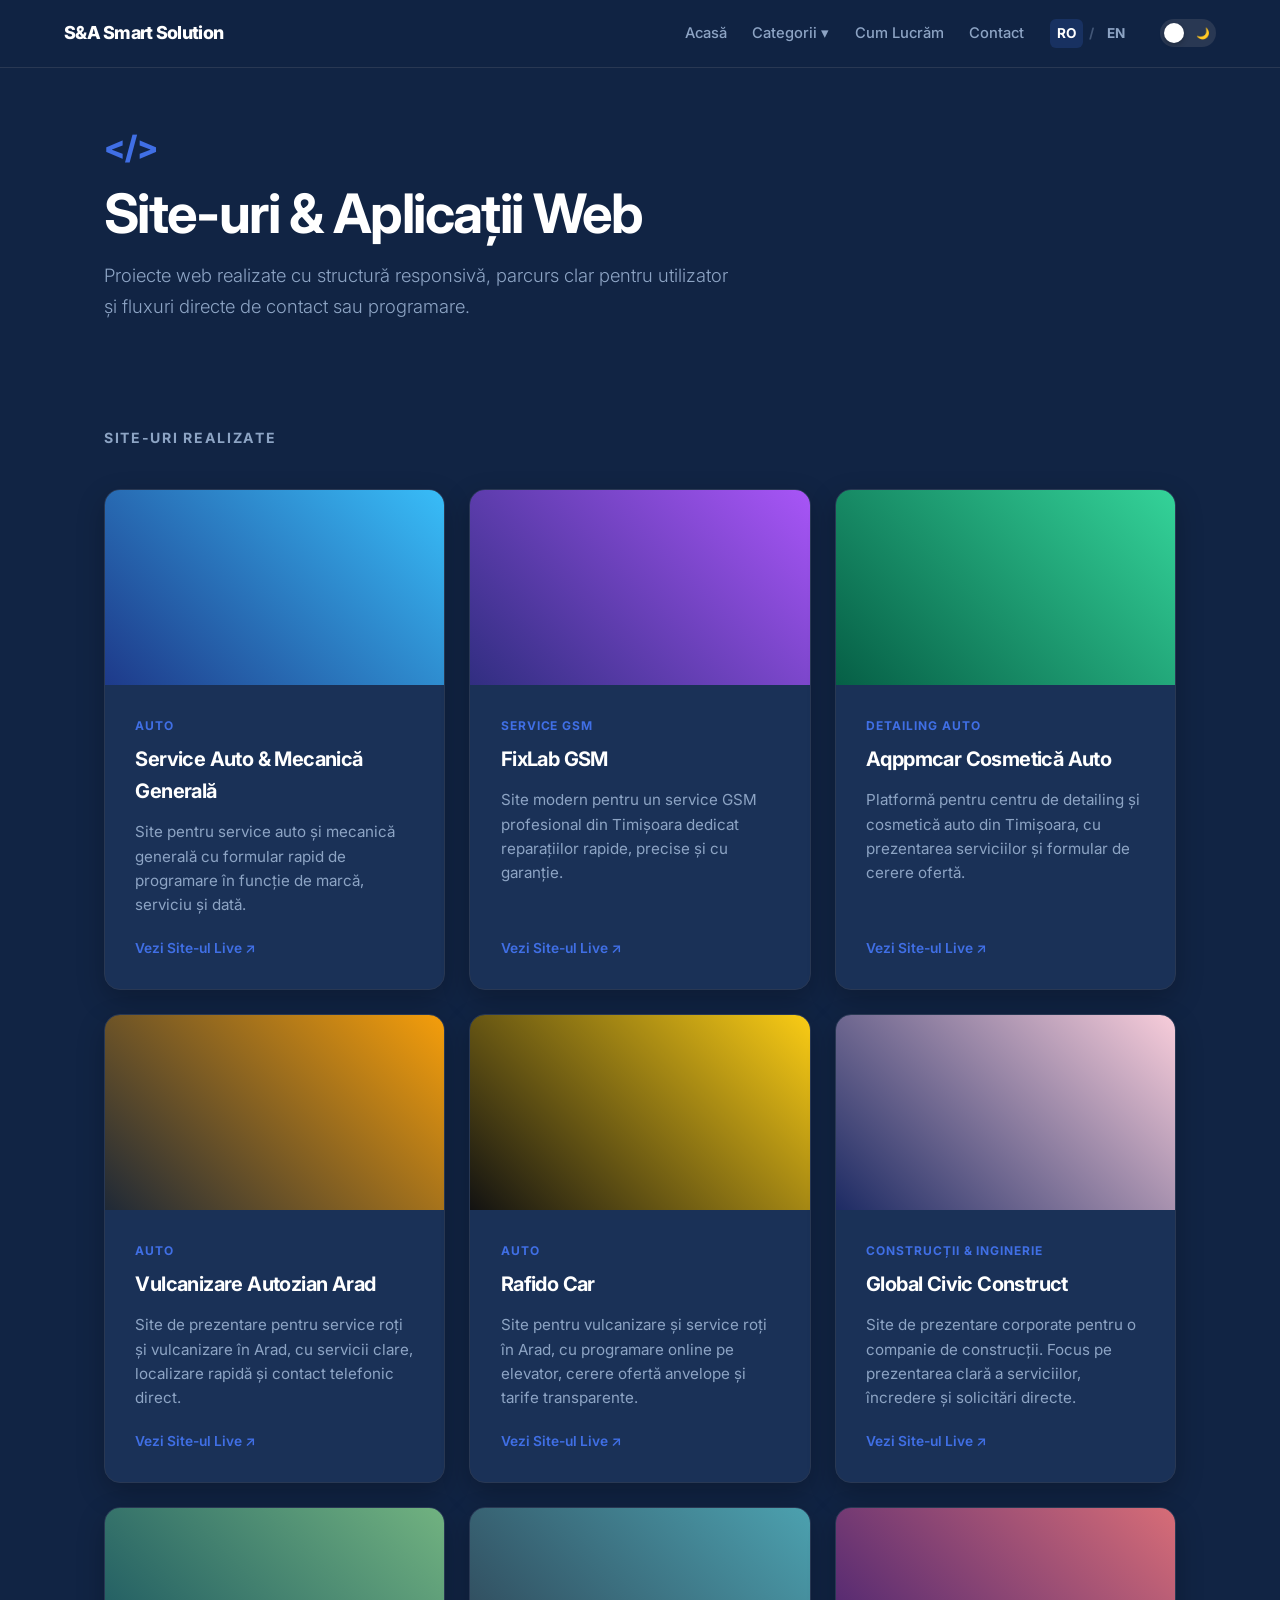
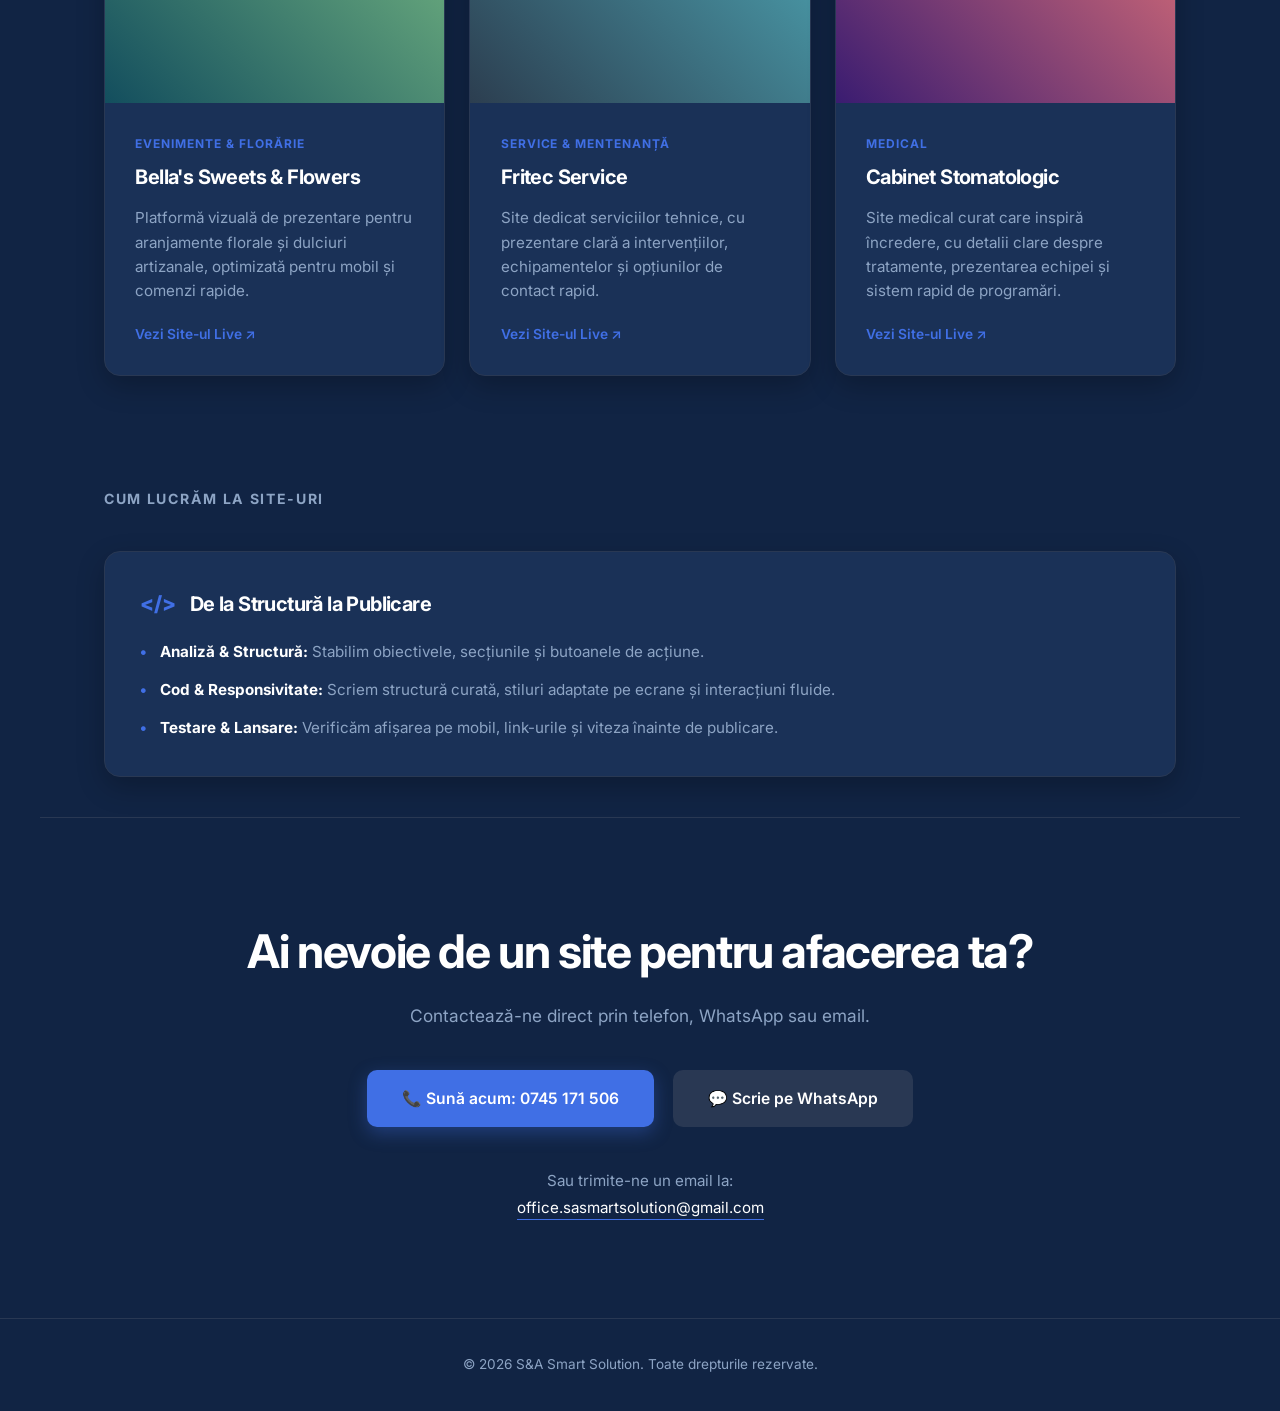
==== html/websites.html @ beb526ec "version 2.0" ====
<!DOCTYPE html>
<html lang="ro">

<head>
    <meta charset="UTF-8">
    <meta name="viewport" content="width=device-width, initial-scale=1.0">
    <title>Websites | S&A Smart Solution</title>
    <link rel="stylesheet" href="../style.css">
    <link rel="preconnect" href="https://fonts.googleapis.com">
    <link rel="preconnect" href="https://fonts.gstatic.com" crossorigin>
    <link href="https://fonts.googleapis.com/css2?family=Inter:wght@300;400;600;800&display=swap" rel="stylesheet">
</head>

<body>

    <nav class="navbar">
        <a href="homepage.html" class="logo">S&A Smart Solution</a>
        <div class="nav-controls">
            <div class="nav-links" id="navLinks">
                <a href="homepage.html" data-en="Home" data-ro="Acasă">Acasă</a>
                <div class="nav-dropdown">
                    <button type="button" class="dropdown-toggle" id="dropdownToggle" data-en="Categories ▾"
                        data-ro="Categorii ▾">Categorii ▾</button>
                    <div class="dropdown-menu" id="dropdownMenu">
                        <a href="websites.html" data-en="Websites" data-ro="Site-uri">Site-uri</a>
                        <a href="logos.html" data-en="Logos" data-ro="Logo-uri">Logo-uri</a>
                        <a href="videos.html" data-en="Videos" data-ro="Video-uri">Video-uri</a>
                    </div>
                </div>
                <a href="#workflow-websites" data-en="How We Work" data-ro="Cum Lucrăm">Cum Lucrăm</a>
                <a href="#contact" data-en="Contact" data-ro="Contact">Contact</a>
                <div class="lang-switch">
                    <span class="lang-btn active" data-lang="ro">RO</span>
                    <span class="lang-sep">/</span>
                    <span class="lang-btn" data-lang="en">EN</span>
                </div>
            </div>
            <label class="theme-switch" for="checkbox">
                <input type="checkbox" id="checkbox" />
                <div class="slider round">
                    <span class="icon sun">☀️</span>
                    <span class="icon moon">🌙</span>
                </div>
            </label>
            <button class="hamburger" id="hamburger" aria-label="Menu">
                <span></span>
                <span></span>
                <span></span>
            </button>
        </div>
    </nav>

    <header class="page-header reveal">
        <div class="product-symbol">&lt;/&gt;</div>
        <h1 class="page-title" data-en="Websites & Web Apps" data-ro="Site-uri & Aplicații Web">Site-uri & Aplicații Web
        </h1>
        <p class="page-subtitle"
            data-en="Selected web projects built with responsive layouts, clear user journeys, and booking or inquiry flows."
            data-ro="Proiecte web realizate cu structură responsivă, parcurs clar pentru utilizator și fluxuri directe de contact sau programare.">
            Proiecte web realizate cu structură responsivă, parcurs clar pentru utilizator și fluxuri directe de contact
            sau programare.</p>
    </header>

    <section class="work-section">
        <h2 class="section-title reveal" data-en="Selected Websites" data-ro="Site-uri Realizate">Site-uri Realizate
        </h2>
        <div class="grid">
            <a href="https://eclectic-smakager-3ad60f.netlify.app/" target="_blank" rel="noopener noreferrer"
                class="project-card reveal">
                <div class="project-image" style="background: linear-gradient(45deg, #1e3a8a, #38bdf8);"></div>
                <div class="project-content">
                    <span class="project-tag" data-en="Automotive" data-ro="Auto">Auto</span>
                    <h3 data-en="Auto Service & Mechanics" data-ro="Service Auto & Mecanică Generală">Service Auto &
                        Mecanică Generală</h3>
                    <p data-en="Automotive repair and general mechanics website featuring a quick appointment booking bar by car brand, service type, and date."
                        data-ro="Site pentru service auto și mecanică generală cu formular rapid de programare în funcție de marcă, serviciu și dată.">
                        Site pentru service auto și mecanică generală cu formular rapid de programare în funcție de
                        marcă, serviciu și dată.</p>
                    <span class="project-link" data-en="View Live Site ↗" data-ro="Vezi Site-ul Live ↗">Vezi Site-ul
                        Live ↗</span>
                </div>
            </a>

            <a href="https://spontaneous-queijadas-0daa4c.netlify.app/" target="_blank" rel="noopener noreferrer"
                class="project-card reveal">
                <div class="project-image" style="background: linear-gradient(45deg, #312e81, #a855f7);"></div>
                <div class="project-content">
                    <span class="project-tag" data-en="GSM & Tech Repair" data-ro="Service GSM">Service GSM</span>
                    <h3 data-en="FixLab GSM" data-ro="FixLab GSM">FixLab GSM</h3>
                    <p data-en="Modern dark-themed website for a professional GSM repair service in Timișoara, built for fast quotes and direct contact."
                        data-ro="Site modern pentru un service GSM profesional din Timișoara dedicat reparațiilor rapide, precise și cu garanție.">
                        Site modern pentru un service GSM profesional din Timișoara dedicat reparațiilor rapide, precise
                        și cu garanție.</p>
                    <span class="project-link" data-en="View Live Site ↗" data-ro="Vezi Site-ul Live ↗">Vezi Site-ul
                        Live ↗</span>
                </div>
            </a>

            <a href="https://harmonious-meringue-5d5261.netlify.app/" target="_blank" rel="noopener noreferrer"
                class="project-card reveal">
                <div class="project-image" style="background: linear-gradient(45deg, #065f46, #34d399);"></div>
                <div class="project-content">
                    <span class="project-tag" data-en="Auto Detailing" data-ro="Detailing Auto">Detailing Auto</span>
                    <h3 data-en="Aqppmcar Cosmetică Auto" data-ro="Aqppmcar Cosmetică Auto">Aqppmcar Cosmetică Auto</h3>
                    <p data-en="Auto detailing and car care platform in Timișoara highlighting interior cleaning, polishing, certified window tinting, and quote requests."
                        data-ro="Platformă pentru centru de detailing și cosmetică auto din Timișoara, cu prezentarea serviciilor și formular de cerere ofertă.">
                        Platformă pentru centru de detailing și cosmetică auto din Timișoara, cu prezentarea serviciilor
                        și formular de cerere ofertă.</p>
                    <span class="project-link" data-en="View Live Site ↗" data-ro="Vezi Site-ul Live ↗">Vezi Site-ul
                        Live ↗</span>
                </div>
            </a>

            <a href="https://gaftonadelin-spec.github.io/Vulcanizare-autozian-arad/" target="_blank"
                rel="noopener noreferrer" class="project-card reveal">
                <div class="project-image" style="background: linear-gradient(45deg, #1f2937, #f59e0b);"></div>
                <div class="project-content">
                    <span class="project-tag" data-en="Automotive" data-ro="Auto">Auto</span>
                    <h3 data-en="Vulcanizare Autozian Arad" data-ro="Vulcanizare Autozian Arad">Vulcanizare Autozian
                        Arad</h3>
                    <p data-en="Local tire service and automotive care website featuring clear service details, location access, and direct phone contact."
                        data-ro="Site de prezentare pentru service roți și vulcanizare în Arad, cu servicii clare, localizare rapidă și contact telefonic direct.">
                        Site de prezentare pentru service roți și vulcanizare în Arad, cu servicii clare, localizare
                        rapidă și contact telefonic direct.</p>
                    <span class="project-link" data-en="View Live Site ↗" data-ro="Vezi Site-ul Live ↗">Vezi Site-ul
                        Live ↗</span>
                </div>
            </a>

            <a href="https://gaftonadelin-spec.github.io/Rafido-car-demo/" target="_blank" rel="noopener noreferrer"
                class="project-card reveal">
                <div class="project-image" style="background: linear-gradient(45deg, #121212, #facc15);"></div>
                <div class="project-content">
                    <span class="project-tag" data-en="Automotive" data-ro="Auto">Auto</span>
                    <h3 data-en="Rafido Car" data-ro="Rafido Car">Rafido Car</h3>
                    <p data-en="Tire service and wheel workshop website in Arad featuring online slot booking, tire quote requests, and transparent pricing."
                        data-ro="Site pentru vulcanizare și service roți în Arad, cu programare online pe elevator, cerere ofertă anvelope și tarife transparente.">
                        Site pentru vulcanizare și service roți în Arad, cu programare online pe elevator, cerere ofertă
                        anvelope și tarife transparente.</p>
                    <span class="project-link" data-en="View Live Site ↗" data-ro="Vezi Site-ul Live ↗">Vezi Site-ul
                        Live ↗</span>
                </div>
            </a>

            <a href="https://oldserj.github.io/Site-Prezentare-GLOBAL-CIVIC-CONSTRUCT/" target="_blank"
                rel="noopener noreferrer" class="project-card reveal">
                <div class="project-image" style="background: linear-gradient(45deg, #1d2b64, #f8cdda);"></div>
                <div class="project-content">
                    <span class="project-tag" data-en="Construction & Civil Engineering"
                        data-ro="Construcții & Inginerie">Construcții & Inginerie</span>
                    <h3 data-en="Global Civic Construct" data-ro="Global Civic Construct">Global Civic Construct</h3>
                    <p data-en="Corporate presentation website for a construction company. Focused on clear service presentation, trust, and direct client inquiries."
                        data-ro="Site de prezentare corporate pentru o companie de construcții. Focus pe prezentarea clară a serviciilor, încredere și solicitări directe.">
                        Site de prezentare corporate pentru o companie de construcții. Focus pe prezentarea clară a
                        serviciilor, încredere și solicitări directe.</p>
                    <span class="project-link" data-en="View Live Site ↗" data-ro="Vezi Site-ul Live ↗">Vezi Site-ul
                        Live ↗</span>
                </div>
            </a>

            <a href="https://oldserj.github.io/Site-Prezentare-BELLAS-SWEETS-FLOWERS/" target="_blank"
                rel="noopener noreferrer" class="project-card reveal">
                <div class="project-image" style="background: linear-gradient(45deg, #134e5e, #71b280);"></div>
                <div class="project-content">
                    <span class="project-tag" data-en="Events & Floral Design"
                        data-ro="Evenimente & Florărie">Evenimente & Florărie</span>
                    <h3 data-en="Bella's Sweets & Flowers" data-ro="Bella's Sweets & Flowers">Bella's Sweets & Flowers
                    </h3>
                    <p data-en="Visually engaging presentation platform for bespoke floral arrangements and artisan sweets, optimized for mobile browsing and quick orders."
                        data-ro="Platformă vizuală de prezentare pentru aranjamente florale și dulciuri artizanale, optimizată pentru mobil și comenzi rapide.">
                        Platformă vizuală de prezentare pentru aranjamente florale și dulciuri artizanale, optimizată
                        pentru mobil și comenzi rapide.</p>
                    <span class="project-link" data-en="View Live Site ↗" data-ro="Vezi Site-ul Live ↗">Vezi Site-ul
                        Live ↗</span>
                </div>
            </a>

            <a href="https://oldserj.github.io/Site-Prezentare-FRITEC-SERVICE/" target="_blank"
                rel="noopener noreferrer" class="project-card reveal">
                <div class="project-image" style="background: linear-gradient(45deg, #2c3e50, #4ca1af);"></div>
                <div class="project-content">
                    <span class="project-tag" data-en="Technical Services" data-ro="Service & Mentenanță">Service &
                        Mentenanță</span>
                    <h3 data-en="Fritec Service" data-ro="Fritec Service">Fritec Service</h3>
                    <p data-en="Dedicated service presentation website with clear intervention details, equipment coverage, and direct contact options."
                        data-ro="Site dedicat serviciilor tehnice, cu prezentare clară a intervențiilor, echipamentelor și opțiunilor de contact rapid.">
                        Site dedicat serviciilor tehnice, cu prezentare clară a intervențiilor, echipamentelor și
                        opțiunilor de contact rapid.</p>
                    <span class="project-link" data-en="View Live Site ↗" data-ro="Vezi Site-ul Live ↗">Vezi Site-ul
                        Live ↗</span>
                </div>
            </a>

            <a href="https://oldserj.github.io/Site-Prezentare-CABINET-STOMATOLOGIC-32/" target="_blank"
                rel="noopener noreferrer" class="project-card reveal">
                <div class="project-image" style="background: linear-gradient(45deg, #3a1c71, #d76d77);"></div>
                <div class="project-content">
                    <span class="project-tag" data-en="Medical" data-ro="Medical">Medical</span>
                    <h3 data-en="Cabinet Stomatologic" data-ro="Cabinet Stomatologic">Cabinet Stomatologic</h3>
                    <p data-en="Clean, trust-building dental clinic website featuring clear treatment details, team presentation, and streamlined appointment booking."
                        data-ro="Site medical curat care inspiră încredere, cu detalii clare despre tratamente, prezentarea echipei și sistem rapid de programări.">
                        Site medical curat care inspiră încredere, cu detalii clare despre tratamente, prezentarea
                        echipei și sistem rapid de programări.</p>
                    <span class="project-link" data-en="View Live Site ↗" data-ro="Vezi Site-ul Live ↗">Vezi Site-ul
                        Live ↗</span>
                </div>
            </a>
        </div>
    </section>

    <section id="workflow-websites" class="workflow-section">
        <h2 class="section-title reveal" data-en="How We Build Websites" data-ro="Cum Lucrăm la Site-uri">Cum Lucrăm la
            Site-uri</h2>
        <div class="workflow-card reveal">
            <div class="workflow-header">
                <span class="workflow-badge">&lt;/&gt;</span>
                <h3 data-en="From Concept to Live Deployment" data-ro="De la Structură la Publicare">De la Structură la
                    Publicare</h3>
            </div>
            <ul class="workflow-steps">
                <li data-en="<strong>Discovery & Wireframe:</strong> We define goals, sections, and calls-to-action."
                    data-ro="<strong>Analiză & Structură:</strong> Stabilim obiectivele, secțiunile și butoanele de acțiune.">
                    <strong>Analiză & Structură:</strong> Stabilim obiectivele, secțiunile și butoanele de acțiune.
                </li>
                <li data-en="<strong>Front-End & Responsiveness:</strong> We build clean semantic markup, styles, and interactive controls."
                    data-ro="<strong>Cod & Responsivitate:</strong> Scriem structură curată, stiluri adaptate pe ecrane și interacțiuni fluide.">
                    <strong>Cod & Responsivitate:</strong> Scriem structură curată, stiluri adaptate pe ecrane și
                    interacțiuni fluide.
                </li>
                <li data-en="<strong>Testing & Launch:</strong> We verify mobile layout, links, and load performance before going live."
                    data-ro="<strong>Testare & Lansare:</strong> Verificăm afișarea pe mobil, link-urile și viteza înainte de publicare.">
                    <strong>Testare & Lansare:</strong> Verificăm afișarea pe mobil, link-urile și viteza înainte de
                    publicare.
                </li>
            </ul>
        </div>
    </section>

    <section id="contact" class="contact-section reveal">
        <h2 data-en="Need a website for your business?" data-ro="Ai nevoie de un site pentru afacerea ta?">Ai nevoie de
            un site pentru afacerea ta?</h2>
        <p class="contact-sub" data-en="Reach out directly by phone, WhatsApp, or email."
            data-ro="Contactează-ne direct prin telefon, WhatsApp sau email.">Contactează-ne direct prin telefon,
            WhatsApp sau email.</p>
        <div class="contact-buttons">
            <a href="tel:0745171506" class="btn btn-primary" data-en="📞 Call now: 0745 171 506"
                data-ro="📞 Sună acum: 0745 171 506">📞 Sună acum: 0745 171 506</a>
            <a href="https://wa.me/40745171506" target="_blank" rel="noopener noreferrer" class="btn btn-secondary"
                data-en="💬 Message on WhatsApp" data-ro="💬 Scrie pe WhatsApp">💬 Scrie pe WhatsApp</a>
        </div>
        <p class="email-text"
            data-en="Or send us an email at: <br> <a href='mailto:office.sasmartsolution@gmail.com'>office.sasmartsolution@gmail.com</a>"
            data-ro="Sau trimite-ne un email la: <br> <a href='mailto:office.sasmartsolution@gmail.com'>office.sasmartsolution@gmail.com</a>">
            Sau trimite-ne un email la: <br> <a
                href="mailto:office.sasmartsolution@gmail.com">office.sasmartsolution@gmail.com</a></p>
    </section>

    <footer>
        <p data-en="&copy; 2026 S&A Smart Solution. All rights reserved."
            data-ro="&copy; 2026 S&A Smart Solution. Toate drepturile rezervate.">&copy; 2026 S&A Smart Solution. Toate
            drepturile rezervate.</p>
    </footer>

    <script src="../js/theme.js"></script>
    <script src="../js/lang.js"></script>
    <script src="../js/hamburger.js"></script>
    <script src="../js/reveal.js"></script>
</body>

</html>
---- style.css ----
:root {
    --bg: #112444;
    --bg-elevated: #1a3157;
    --text: #ffffff;
    --text-muted: #8da4c4;
    --border: #293853;
    --nav-bg: rgba(17, 36, 68, 0.96);
    --primary: #406fe5;
    --primary-hover: #335fd1;
    --secondary: #293853;
    --shadow: 0 10px 28px rgba(0, 0, 0, 0.24);
    --shadow-hover: 0 18px 36px rgba(0, 0, 0, 0.34);
    --nav-height: 68px;
    --radius: 16px;
}

body.light-mode {
    --bg: #f4f7fc;
    --bg-elevated: #ffffff;
    --text: #112444;
    --text-muted: #5a718f;
    --border: #dce4ef;
    --nav-bg: rgba(255, 255, 255, 0.96);
    --primary: #406fe5;
    --primary-hover: #335fd1;
    --secondary: #1e3254;
    --shadow: 0 10px 28px rgba(17, 36, 68, 0.08);
    --shadow-hover: 0 18px 36px rgba(17, 36, 68, 0.14);
}

*,
*::before,
*::after {
    box-sizing: border-box;
}

html {
    scroll-behavior: smooth;
    -webkit-text-size-adjust: 100%;
}

body {
    margin: 0;
    padding: 0;
    font-family: 'Inter', -apple-system, BlinkMacSystemFont, sans-serif;
    background-color: var(--bg);
    color: var(--text);
    line-height: 1.6;
    overflow-x: hidden;
    transition: background-color 0.35s ease, color 0.35s ease;
}

h1,
h2,
h3,
p,
ul {
    margin: 0;
}

h1,
h2,
h3 {
    font-weight: 700;
    letter-spacing: -0.03em;
}

a,
button,
label,
.lang-btn {
    cursor: pointer;
}

/* Navbar */

.navbar {
    position: fixed;
    top: 0;
    left: 0;
    width: 100%;
    height: var(--nav-height);
    padding: 0 5%;
    display: flex;
    align-items: center;
    justify-content: space-between;
    background-color: var(--nav-bg);
    backdrop-filter: blur(14px);
    -webkit-backdrop-filter: blur(14px);
    border-bottom: 1px solid var(--border);
    z-index: 1000;
    transition: background-color 0.35s ease, border-color 0.35s ease;
}

.logo {
    font-size: 1.12rem;
    font-weight: 800;
    letter-spacing: -0.04em;
    color: var(--text);
    text-decoration: none;
    white-space: nowrap;
}

.nav-controls {
    display: flex;
    align-items: center;
    gap: 1.75rem;
}

.nav-links {
    display: flex;
    align-items: center;
    gap: 1.6rem;
}

.nav-links>a,
.dropdown-toggle {
    font-family: inherit;
    font-size: 0.92rem;
    font-weight: 500;
    color: var(--text-muted);
    text-decoration: none;
    background: none;
    border: none;
    padding: 0.4rem 0;
    transition: color 0.25s ease;
}

.nav-links>a:hover,
.dropdown-toggle:hover {
    color: var(--text);
}

/* Desktop & Mobile Dropdown */

.nav-dropdown {
    position: relative;
}

.dropdown-menu {
    display: none;
}

.dropdown-menu.open {
    display: flex;
    flex-direction: column;
}

@media (min-width: 901px) {

    .nav-dropdown:hover .dropdown-menu,
    .nav-dropdown:focus-within .dropdown-menu {
        display: flex;
        flex-direction: column;
        position: absolute;
        top: calc(100% + 0.5rem);
        left: 0;
        min-width: 185px;
        padding: 0.45rem;
        background-color: var(--bg-elevated);
        border: 1px solid var(--border);
        border-radius: 12px;
        box-shadow: var(--shadow);
        z-index: 1100;
    }

    .dropdown-menu a {
        padding: 0.65rem 0.9rem;
        border-radius: 8px;
        font-size: 0.9rem;
        font-weight: 500;
        color: var(--text-muted);
        text-decoration: none;
        transition: background-color 0.2s ease, color 0.2s ease;
    }

    .dropdown-menu a:hover {
        background-color: rgba(64, 111, 229, 0.14);
        color: var(--text);
    }
}

/* Language Switch */

.lang-switch {
    display: flex;
    align-items: center;
    gap: 0.35rem;
    font-size: 0.85rem;
    font-weight: 700;
}

.lang-btn {
    color: var(--text-muted);
    padding: 0.25rem 0.45rem;
    border-radius: 6px;
    transition: color 0.25s ease, background-color 0.25s ease;
}

.lang-btn.active {
    color: var(--text);
    background-color: rgba(64, 111, 229, 0.18);
}

.lang-sep {
    color: var(--text-muted);
    opacity: 0.4;
}

/* Theme Toggle */

.theme-switch {
    position: relative;
    display: inline-block;
    width: 56px;
    height: 28px;
    flex-shrink: 0;
}

.theme-switch input {
    opacity: 0;
    width: 0;
    height: 0;
}

.slider {
    position: absolute;
    inset: 0;
    background-color: var(--border);
    border-radius: 999px;
    display: flex;
    align-items: center;
    justify-content: space-between;
    padding: 0 6px;
    transition: background-color 0.35s ease;
}

.slider::before {
    content: "";
    position: absolute;
    width: 20px;
    height: 20px;
    left: 4px;
    bottom: 4px;
    border-radius: 50%;
    background-color: #ffffff;
    box-shadow: 0 2px 5px rgba(0, 0, 0, 0.25);
    transition: transform 0.35s ease, background-color 0.35s ease;
    z-index: 2;
}

body.light-mode .slider::before {
    background-color: #112444;
}

input:checked+.slider::before {
    transform: translateX(28px);
}

.icon {
    font-size: 11px;
    line-height: 1;
    user-select: none;
    z-index: 1;
}

/* Hamburger Button */

.hamburger {
    display: none;
    flex-direction: column;
    align-items: center;
    justify-content: center;
    gap: 5px;
    width: 40px;
    height: 40px;
    padding: 0;
    background: transparent;
    border: 1px solid var(--border);
    border-radius: 10px;
    flex-shrink: 0;
    transition: border-color 0.25s ease, background-color 0.25s ease;
}

.hamburger:hover {
    border-color: var(--primary);
}

.hamburger span {
    display: block;
    width: 20px;
    height: 2px;
    background-color: var(--text);
    border-radius: 2px;
    transition: transform 0.3s ease, opacity 0.25s ease;
}

.hamburger.active span:nth-child(1) {
    transform: translateY(7px) rotate(45deg);
}

.hamburger.active span:nth-child(2) {
    opacity: 0;
}

.hamburger.active span:nth-child(3) {
    transform: translateY(-7px) rotate(-45deg);
}

/* Hero & Page Headers */

.hero,
.page-header,
.products-section,
.work-section,
.workflow-section,
.about-section,
.terms-section,
.contact-section {
    max-width: 1200px;
    margin: 0 auto;
    padding-left: 5%;
    padding-right: 5%;
}

.hero {
    min-height: 76vh;
    padding-top: calc(var(--nav-height) + 48px);
    padding-bottom: 3rem;
    display: flex;
    flex-direction: column;
    justify-content: center;
}

.page-header {
    padding-top: calc(var(--nav-height) + 64px);
    padding-bottom: 2rem;
}

.discount-badge {
    display: inline-flex;
    align-items: center;
    width: fit-content;
    padding: 8px 16px;
    margin-bottom: 1.8rem;
    border-radius: 999px;
    background-color: var(--bg-elevated);
    border: 1px solid var(--border);
    color: #ffd700;
    font-size: 0.85rem;
    font-weight: 600;
    box-shadow: var(--shadow);
}

.hero-title {
    font-size: clamp(2.3rem, 6vw, 4.4rem);
    line-height: 1.08;
    margin-bottom: 1.4rem;
}

.page-title {
    font-size: clamp(2rem, 5vw, 3.4rem);
    line-height: 1.12;
    margin-bottom: 1rem;
}

.hero-subtitle,
.page-subtitle {
    font-size: clamp(1rem, 2vw, 1.15rem);
    font-weight: 300;
    color: var(--text-muted);
    max-width: 640px;
    line-height: 1.7;
}

/* Sections & Grids */

.products-section,
.work-section,
.workflow-section {
    padding-top: 4.5rem;
    padding-bottom: 2.5rem;
}

.section-title {
    font-size: 0.88rem;
    font-weight: 700;
    text-transform: uppercase;
    letter-spacing: 0.12em;
    color: var(--text-muted);
    margin-bottom: 2.5rem;
}

.grid {
    display: grid;
    grid-template-columns: repeat(auto-fit, minmax(min(100%, 300px), 1fr));
    gap: 1.5rem;
}

/* Product Cards (Homepage) */

.product-card {
    background-color: var(--bg-elevated);
    border: 1px solid var(--border);
    border-radius: var(--radius);
    padding: 2.2rem;
    display: flex;
    flex-direction: column;
    justify-content: space-between;
    text-decoration: none;
    color: inherit;
    box-shadow: var(--shadow);
    transition: transform 0.35s ease, box-shadow 0.35s ease, border-color 0.35s ease;
}

.product-card:hover {
    transform: translateY(-6px);
    box-shadow: var(--shadow-hover);
    border-color: var(--primary);
}

.product-symbol {
    font-size: 2rem;
    font-weight: 800;
    line-height: 1;
    color: var(--primary);
    margin-bottom: 1.2rem;
}

.product-card h3 {
    font-size: 1.3rem;
    margin-bottom: 0.75rem;
}

.product-card p {
    font-size: 0.95rem;
    color: var(--text-muted);
    margin-bottom: 1.5rem;
}

.product-cta {
    font-size: 0.88rem;
    font-weight: 600;
    color: var(--primary);
    transition: transform 0.25s ease;
}

.product-card:hover .product-cta {
    transform: translateX(4px);
}

/* Project Cards (Subpages) */

.project-card {
    background-color: var(--bg-elevated);
    border: 1px solid var(--border);
    border-radius: var(--radius);
    overflow: hidden;
    display: flex;
    flex-direction: column;
    text-decoration: none;
    color: inherit;
    box-shadow: var(--shadow);
    transition: transform 0.35s ease, box-shadow 0.35s ease, border-color 0.35s ease;
}

.project-card:hover {
    transform: translateY(-6px);
    box-shadow: var(--shadow-hover);
    border-color: var(--primary);
}

.project-image {
    width: 100%;
    height: 195px;
    transition: opacity 0.3s ease;
}

.project-card:hover .project-image {
    opacity: 0.88;
}

.project-content {
    padding: 1.9rem;
    display: flex;
    flex-direction: column;
    flex-grow: 1;
}

.project-tag {
    font-size: 0.75rem;
    font-weight: 700;
    text-transform: uppercase;
    letter-spacing: 0.08em;
    color: var(--primary);
    margin-bottom: 0.5rem;
}

.project-content h3 {
    font-size: 1.25rem;
    margin-bottom: 0.85rem;
}

.project-content p {
    font-size: 0.95rem;
    color: var(--text-muted);
    flex-grow: 1;
}

.project-link {
    display: inline-block;
    margin-top: 1.2rem;
    font-size: 0.86rem;
    font-weight: 600;
    color: var(--primary);
    transition: transform 0.25s ease;
}

.project-card:hover .project-link {
    transform: translateX(4px);
}

/* Workflow Cards */

.workflow-card {
    background-color: var(--bg-elevated);
    border: 1px solid var(--border);
    border-radius: var(--radius);
    padding: 2.2rem;
    display: flex;
    flex-direction: column;
    gap: 1.25rem;
    box-shadow: var(--shadow);
}

.workflow-header {
    display: flex;
    align-items: center;
    gap: 0.85rem;
}

.workflow-badge {
    font-size: 1.3rem;
    font-weight: 800;
    color: var(--primary);
}

.workflow-card h3 {
    font-size: 1.25rem;
}

.workflow-steps {
    list-style: none;
    padding: 0;
    display: flex;
    flex-direction: column;
    gap: 0.85rem;
}

.workflow-steps li {
    position: relative;
    padding-left: 1.25rem;
    font-size: 0.95rem;
    color: var(--text-muted);
}

.workflow-steps li::before {
    content: "•";
    position: absolute;
    left: 0;
    color: var(--primary);
    font-weight: 800;
}

.workflow-steps strong {
    color: var(--text);
}

/* About & Terms */

.about-section {
    padding-top: 5.5rem;
    padding-bottom: 4.5rem;
    border-top: 1px solid var(--border);
    margin-top: 3rem;
}

.about-content {
    max-width: 880px;
}

.about-content p {
    font-size: clamp(1.12rem, 2.4vw, 1.55rem);
    font-weight: 300;
    line-height: 1.65;
}

.terms-section {
    padding-bottom: 5.5rem;
}

.terms-box {
    background-color: var(--bg-elevated);
    border: 1px solid var(--border);
    border-radius: var(--radius);
    padding: 2.3rem;
    box-shadow: var(--shadow);
}

.terms-box h3 {
    font-size: 1.2rem;
    margin-bottom: 1.3rem;
}

.terms-box ul {
    list-style: none;
    padding: 0;
    display: flex;
    flex-direction: column;
    gap: 0.9rem;
}

.terms-box li {
    position: relative;
    padding-left: 1.35rem;
    font-size: 0.95rem;
    color: var(--text-muted);
}

.terms-box li::before {
    content: "•";
    position: absolute;
    left: 0;
    color: var(--primary);
    font-weight: 800;
}

.terms-box strong {
    color: var(--text);
}

/* Contact & Footer */

.contact-section {
    padding-top: 6rem;
    padding-bottom: 6rem;
    text-align: center;
    border-top: 1px solid var(--border);
}

.contact-section h2 {
    font-size: clamp(1.8rem, 4vw, 2.9rem);
    margin-bottom: 0.9rem;
}

.contact-sub {
    font-size: 1.08rem;
    color: var(--text-muted);
    margin-bottom: 2.5rem;
}

.contact-buttons {
    display: flex;
    justify-content: center;
    flex-wrap: wrap;
    gap: 1.2rem;
    margin-bottom: 2.5rem;
}

.btn {
    display: inline-flex;
    align-items: center;
    justify-content: center;
    padding: 1rem 2.2rem;
    border-radius: 10px;
    font-size: 0.98rem;
    font-weight: 600;
    text-decoration: none;
    border: none;
    transition: transform 0.25s ease, background-color 0.25s ease, opacity 0.25s ease;
}

.btn:hover {
    transform: translateY(-2px);
}

.btn-primary {
    background-color: var(--primary);
    color: #ffffff;
    box-shadow: 0 6px 18px rgba(64, 111, 229, 0.35);
}

.btn-primary:hover {
    background-color: var(--primary-hover);
}

.btn-secondary {
    background-color: var(--secondary);
    color: #ffffff;
}

.email-text {
    font-size: 0.95rem;
    color: var(--text-muted);
    line-height: 1.8;
}

.email-text a {
    color: var(--text);
    text-decoration: none;
    border-bottom: 1px solid var(--primary);
    padding-bottom: 2px;
    word-break: break-word;
    transition: color 0.25s ease;
}

.email-text a:hover {
    color: var(--primary);
}

footer {
    padding: 2.2rem 5%;
    text-align: center;
    font-size: 0.85rem;
    color: var(--text-muted);
    border-top: 1px solid var(--border);
}

/* Scroll Reveal */

.reveal {
    opacity: 0;
    transform: translateY(20px);
    transition: opacity 0.75s ease, transform 0.75s ease;
}

.reveal.active {
    opacity: 1;
    transform: translateY(0);
}

/* Mobile Layout */

@media (max-width: 900px) {
    .hamburger {
        display: flex;
    }

    .nav-controls {
        gap: 0.75rem;
    }

    .nav-links {
        position: fixed;
        top: var(--nav-height);
        left: 0;
        right: 0;
        max-height: calc(100dvh - var(--nav-height));
        overflow-y: auto;
        flex-direction: column;
        align-items: stretch;
        gap: 0;
        padding: 0.6rem 5% 1.6rem 5%;
        background-color: var(--nav-bg);
        backdrop-filter: blur(16px);
        -webkit-backdrop-filter: blur(16px);
        border-bottom: 1px solid var(--border);
        box-shadow: var(--shadow);
        opacity: 0;
        visibility: hidden;
        pointer-events: none;
        transform: translateY(-8px);
        transition: opacity 0.25s ease, transform 0.25s ease, visibility 0.25s;
        z-index: 999;
    }

    .nav-links.active {
        opacity: 1;
        visibility: visible;
        pointer-events: auto;
        transform: translateY(0);
    }

    .nav-links>a,
    .nav-links .dropdown-toggle {
        display: flex;
        align-items: center;
        justify-content: space-between;
        width: 100%;
        min-height: 50px;
        padding: 0.85rem 0;
        font-size: 1.05rem;
        font-weight: 500;
        color: var(--text);
        border-bottom: 1px solid var(--border);
    }

    .dropdown-menu {
        margin: 0.5rem 0 0.75rem 0;
        padding: 0.25rem 1rem;
        border-radius: 12px;
        background-color: rgba(64, 111, 229, 0.1);
        border: 1px solid var(--border);
    }

    .dropdown-menu a {
        display: flex;
        align-items: center;
        min-height: 46px;
        padding: 0.65rem 0;
        font-size: 0.98rem;
        font-weight: 500;
        color: var(--text);
        text-decoration: none;
        border-bottom: 1px solid var(--border);
    }

    .dropdown-menu a:last-child {
        border-bottom: none;
    }

    .nav-links .lang-switch {
        padding-top: 1.1rem;
        gap: 0.6rem;
    }

    .lang-btn {
        padding: 0.4rem 0.75rem;
        border: 1px solid var(--border);
    }

    .lang-btn.active {
        border-color: var(--primary);
    }

    .hero {
        min-height: auto;
        padding-top: calc(var(--nav-height) + 48px);
        padding-bottom: 2.5rem;
    }

    .page-header {
        padding-top: calc(var(--nav-height) + 44px);
    }

    .products-section,
    .work-section,
    .workflow-section {
        padding-top: 3rem;
    }

    .section-title {
        margin-bottom: 1.8rem;
    }

    .product-card,
    .project-content,
    .workflow-card,
    .terms-box {
        padding: 1.5rem;
    }

    .about-section {
        padding-top: 3.5rem;
        padding-bottom: 3.5rem;
    }

    .terms-section {
        padding-bottom: 3.5rem;
    }

    .contact-section {
        padding-top: 4.5rem;
        padding-bottom: 4.5rem;
    }

    .contact-buttons {
        flex-direction: column;
        align-items: stretch;
    }

    .btn {
        width: 100%;
    }
}

@media (max-width: 420px) {
    .logo {
        font-size: 0.96rem;
    }

    .theme-switch {
        width: 48px;
        height: 24px;
    }

    .slider::before {
        width: 16px;
        height: 16px;
    }

    input:checked+.slider::before {
        transform: translateX(24px);
    }

    .icon {
        font-size: 10px;
    }

    .hamburger {
        width: 36px;
        height: 36px;
    }
}
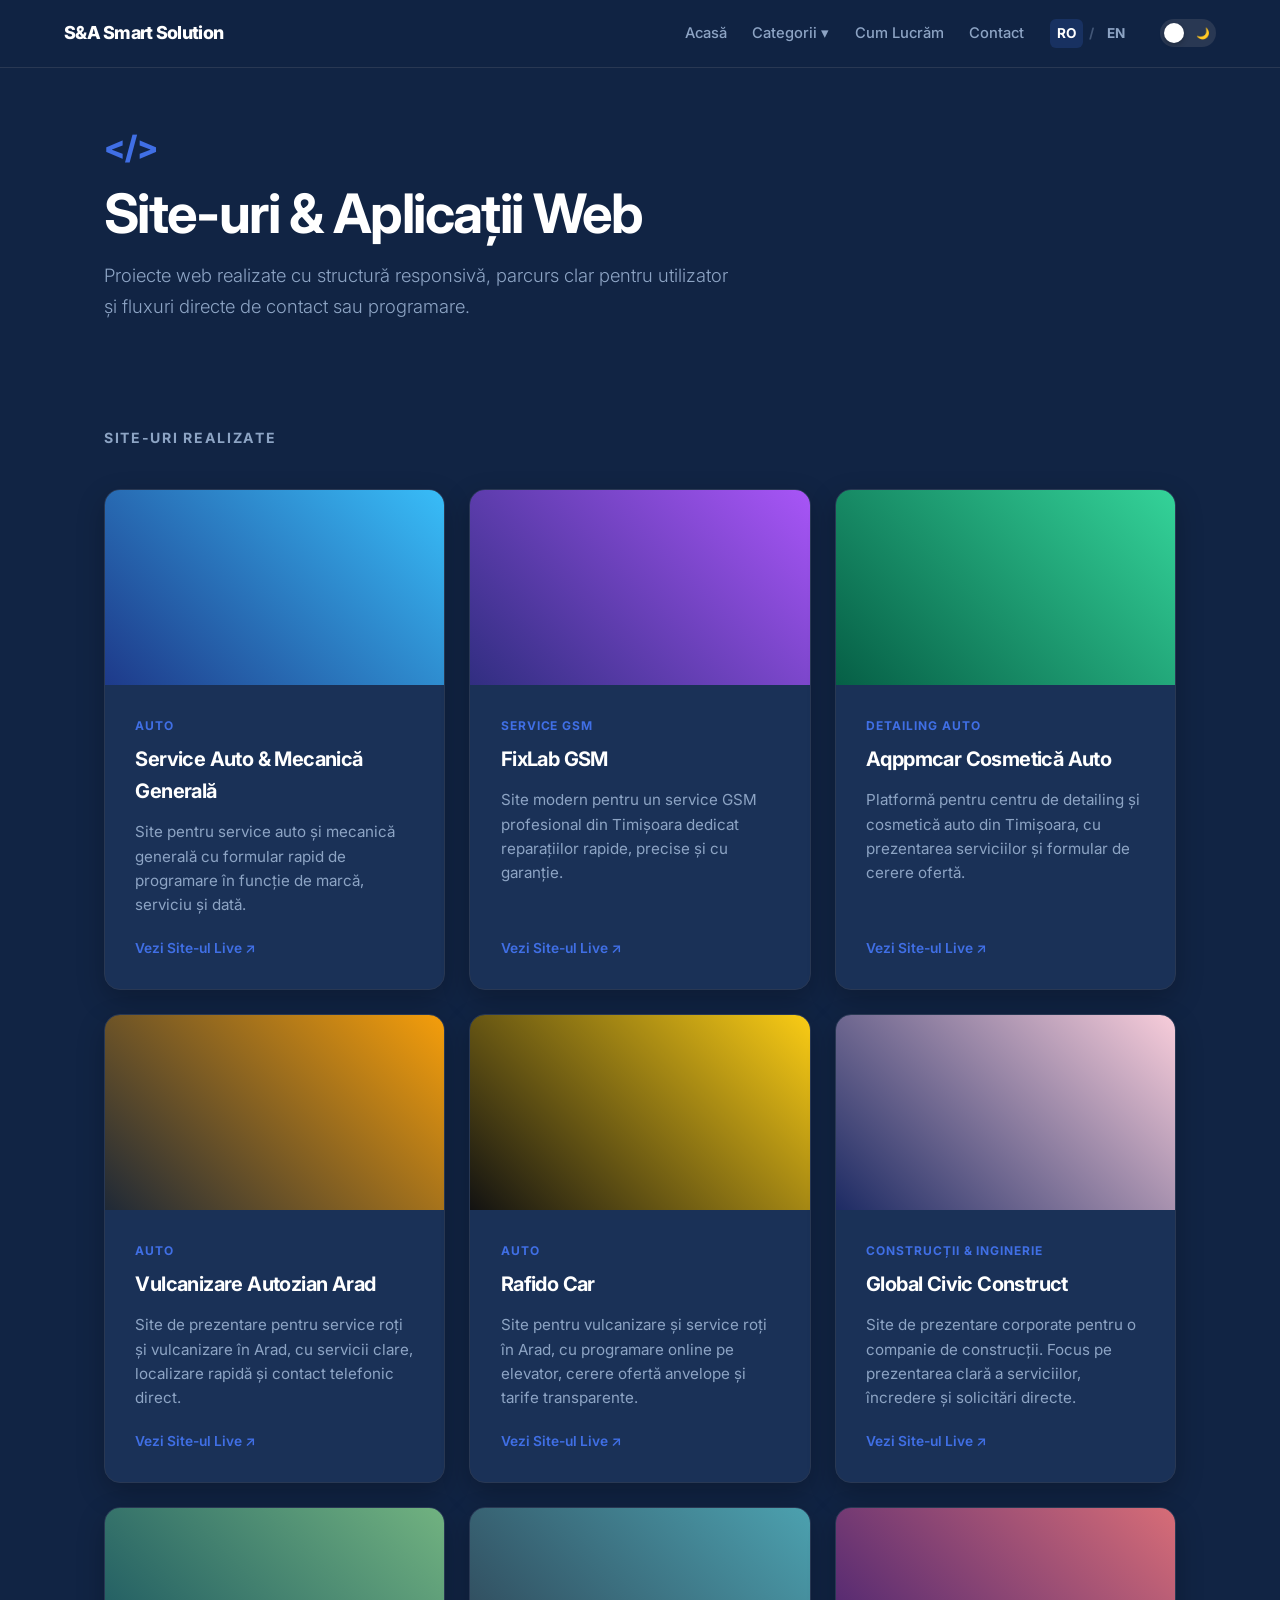
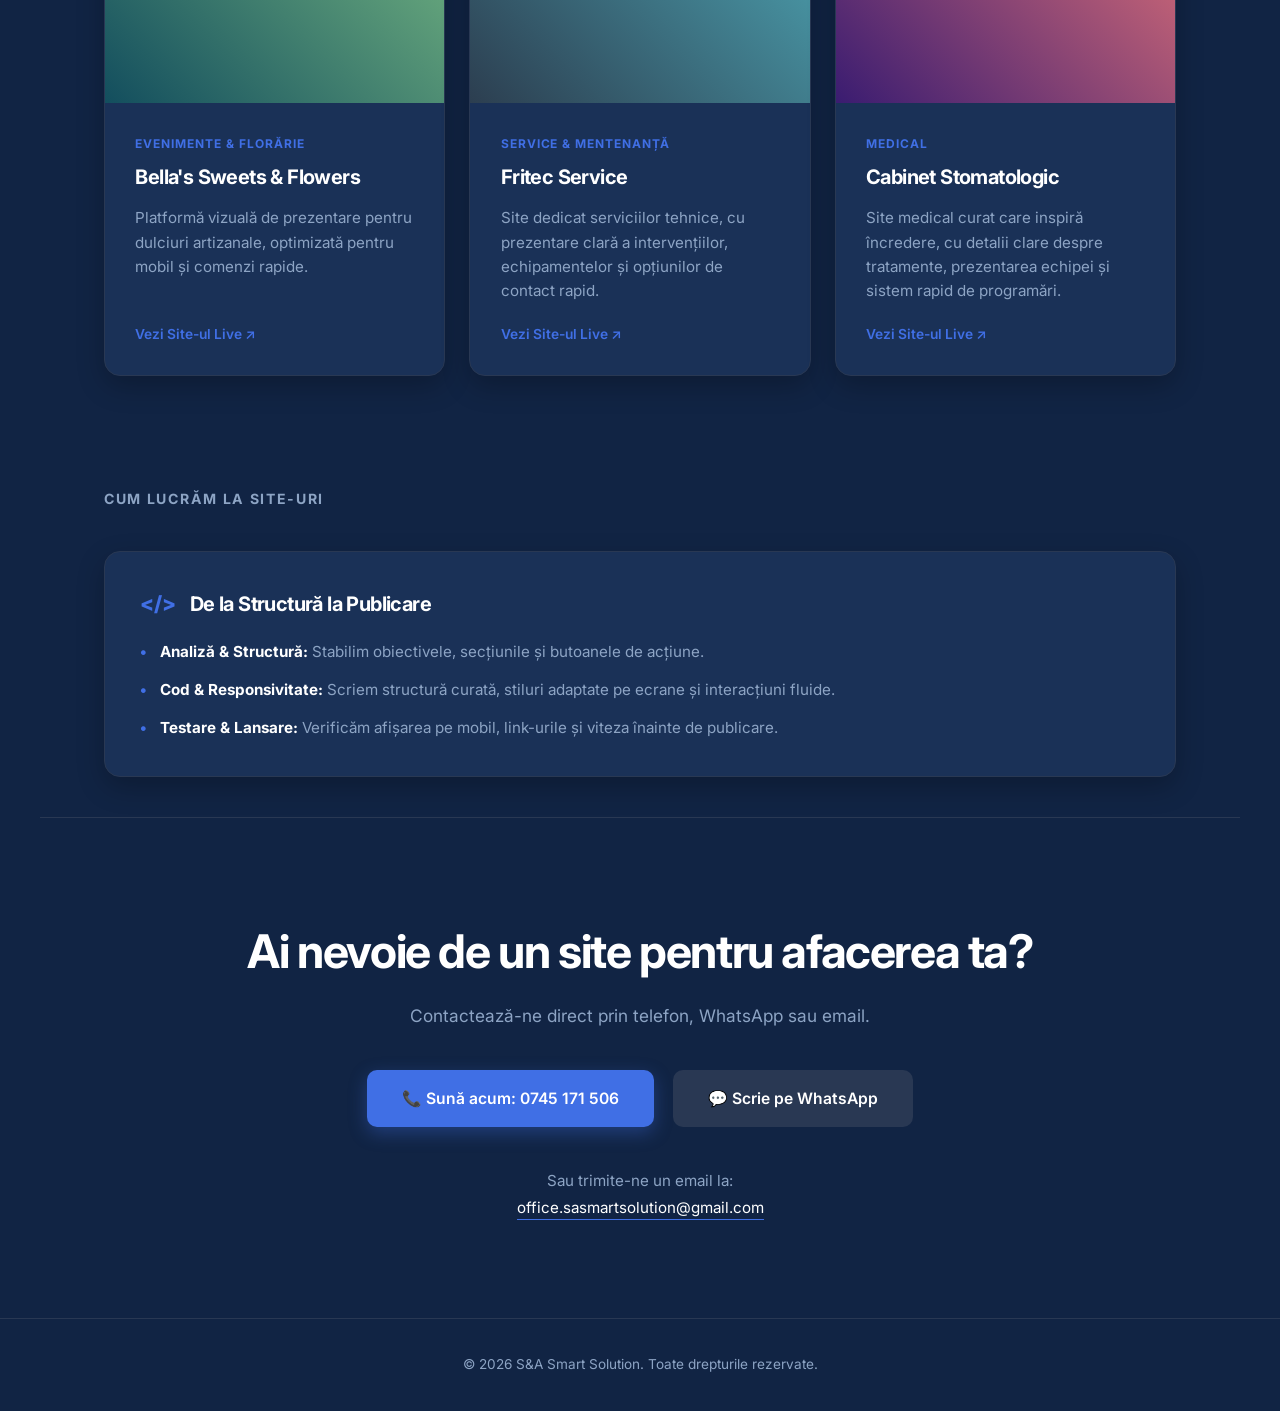
==== commit c7360486: "updated description for BS&F" ====
--- a/html/websites.html
+++ b/html/websites.html
@@ -166,9 +166,9 @@
                         data-ro="Evenimente & Florărie">Evenimente & Florărie</span>
                     <h3 data-en="Bella's Sweets & Flowers" data-ro="Bella's Sweets & Flowers">Bella's Sweets & Flowers
                     </h3>
-                    <p data-en="Visually engaging presentation platform for bespoke floral arrangements and artisan sweets, optimized for mobile browsing and quick orders."
-                        data-ro="Platformă vizuală de prezentare pentru aranjamente florale și dulciuri artizanale, optimizată pentru mobil și comenzi rapide.">
-                        Platformă vizuală de prezentare pentru aranjamente florale și dulciuri artizanale, optimizată
+                    <p data-en="Visually engaging presentation platform for artisan sweets, optimized for mobile browsing and quick orders."
+                        data-ro="Platformă vizuală de prezentare pentru dulciuri artizanale, optimizată pentru mobil și comenzi rapide.">
+                        Platformă vizuală de prezentare pentru dulciuri artizanale, optimizată
                         pentru mobil și comenzi rapide.</p>
                     <span class="project-link" data-en="View Live Site ↗" data-ro="Vezi Site-ul Live ↗">Vezi Site-ul
                         Live ↗</span>
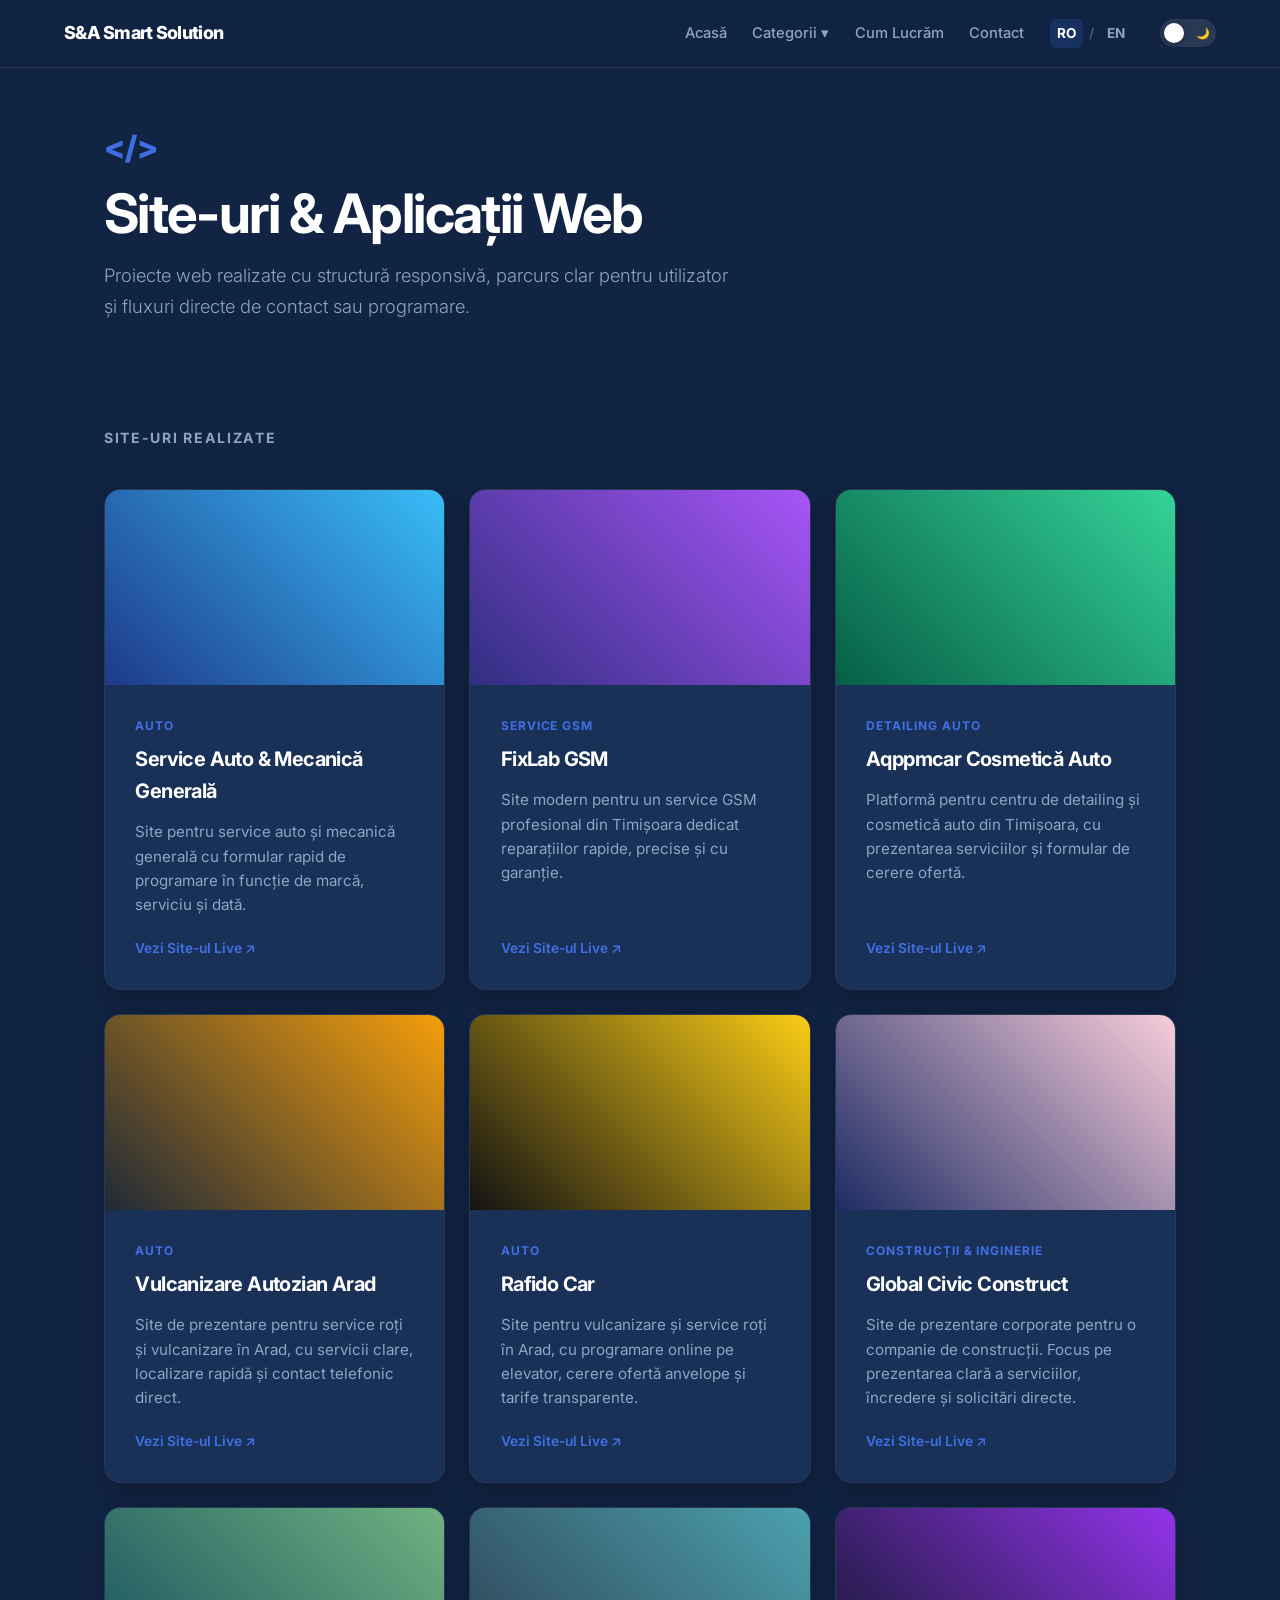
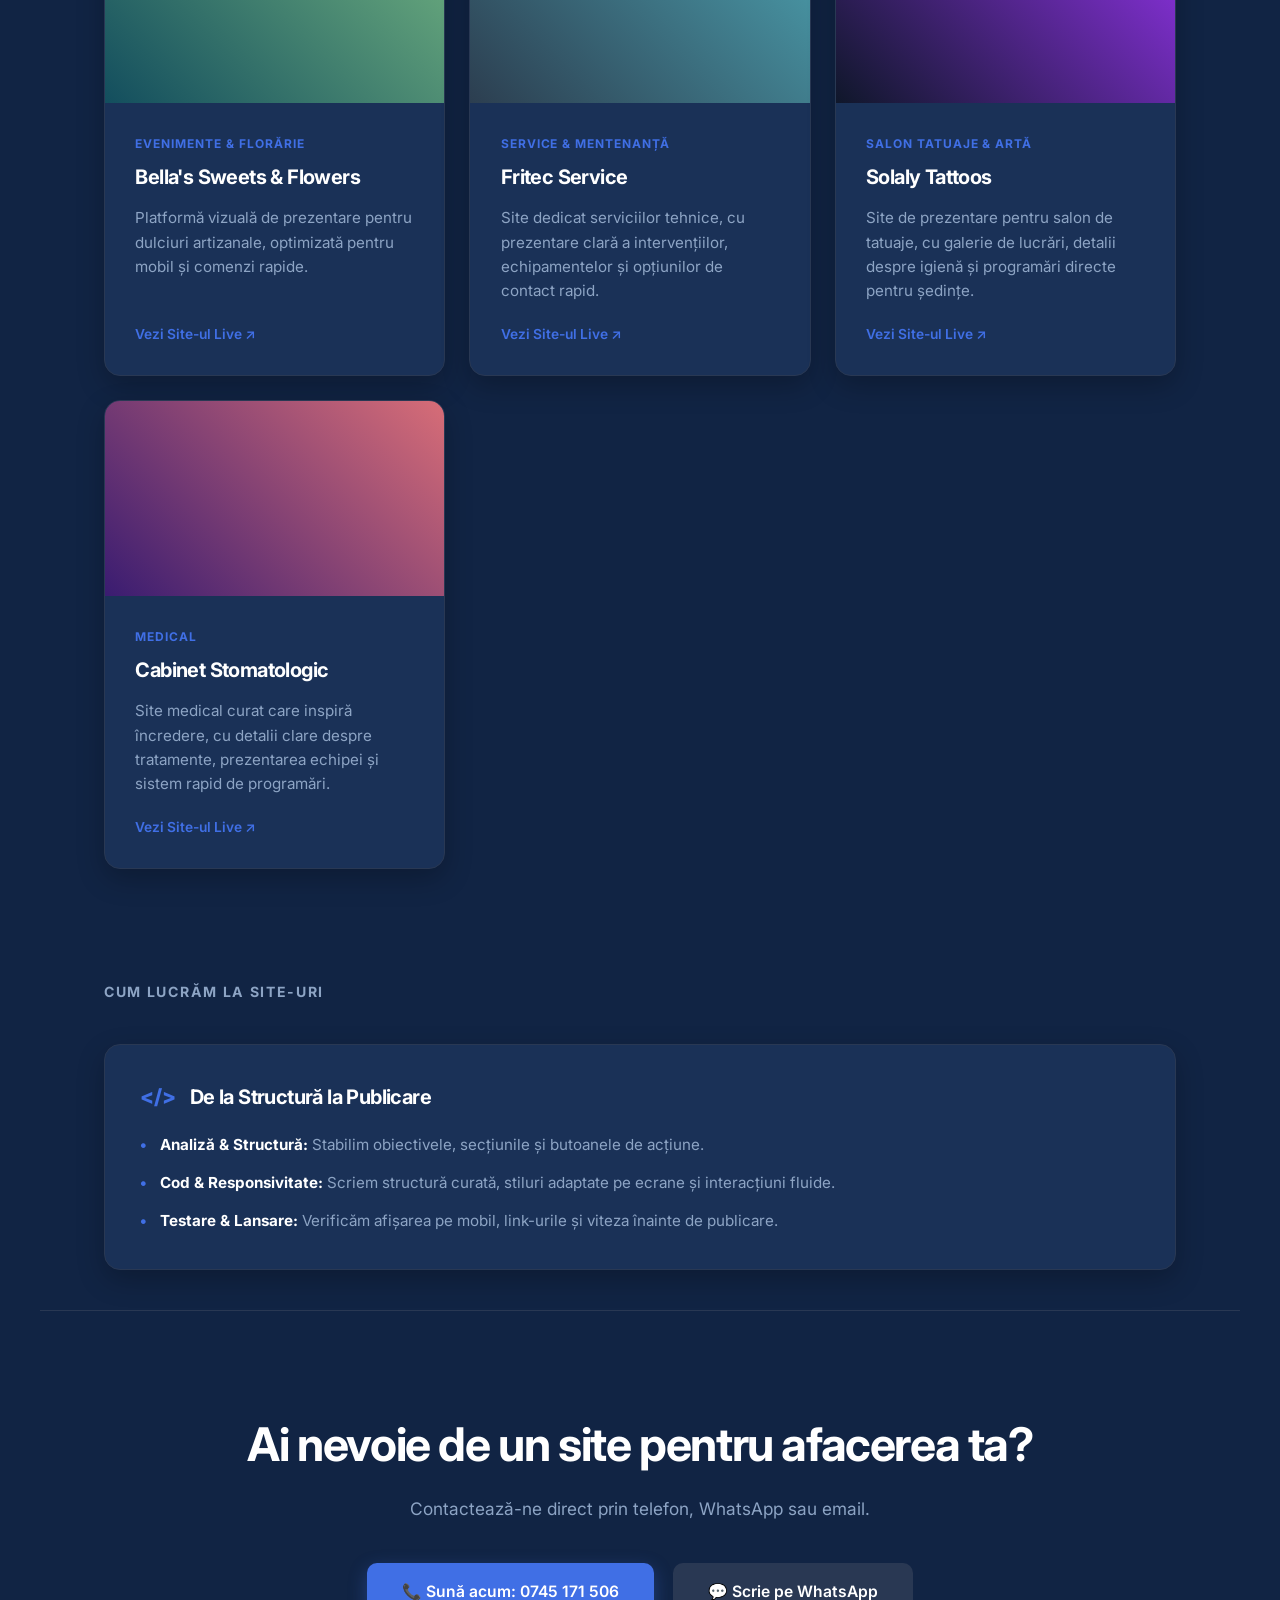
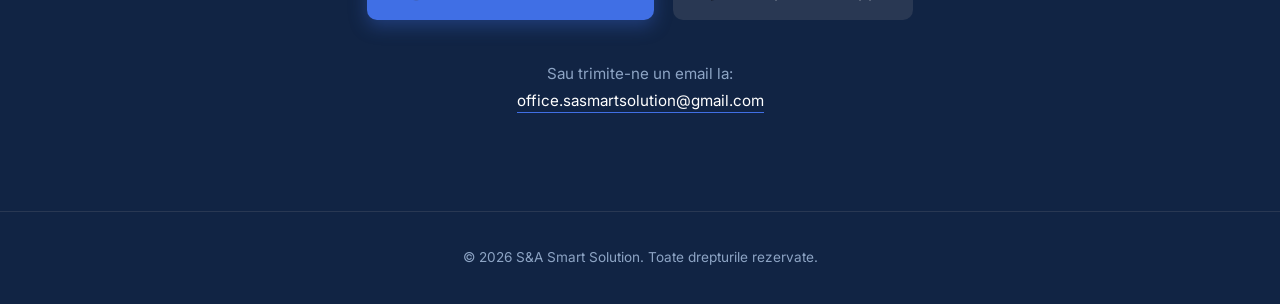
==== commit 84cdd28b: "added entry for tatoo website" ====
--- a/html/websites.html
+++ b/html/websites.html
@@ -186,6 +186,22 @@
                         data-ro="Site dedicat serviciilor tehnice, cu prezentare clară a intervențiilor, echipamentelor și opțiunilor de contact rapid.">
                         Site dedicat serviciilor tehnice, cu prezentare clară a intervențiilor, echipamentelor și
                         opțiunilor de contact rapid.</p>
+                    <span class="project-link" data-en="View Live Site ↗" data-ro="Vezi Site-ul Live ↗">Vezi Site-ul
+                        Live ↗</span>
+                </div>
+            </a>
+
+            <a href="https://oldserj.github.io/Site-Prezentare-SOLALY-TATOOS/" target="_blank" rel="noopener noreferrer"
+                class="project-card reveal">
+                <div class="project-image" style="background: linear-gradient(45deg, #0f172a, #9333ea);"></div>
+                <div class="project-content">
+                    <span class="project-tag" data-en="Tattoo Studio & Art" data-ro="Salon Tatuaje & Artă">Salon Tatuaje
+                        & Artă</span>
+                    <h3 data-en="Solaly Tattoos" data-ro="Solaly Tattoos">Solaly Tattoos</h3>
+                    <p data-en="Tattoo studio presentation website featuring artist portfolio galleries, hygiene standards, and direct session booking."
+                        data-ro="Site de prezentare pentru salon de tatuaje, cu galerie de lucrări, detalii despre igienă și programări directe pentru ședințe.">
+                        Site de prezentare pentru salon de tatuaje, cu galerie de lucrări, detalii despre igienă și
+                        programări directe pentru ședințe.</p>
                     <span class="project-link" data-en="View Live Site ↗" data-ro="Vezi Site-ul Live ↗">Vezi Site-ul
                         Live ↗</span>
                 </div>
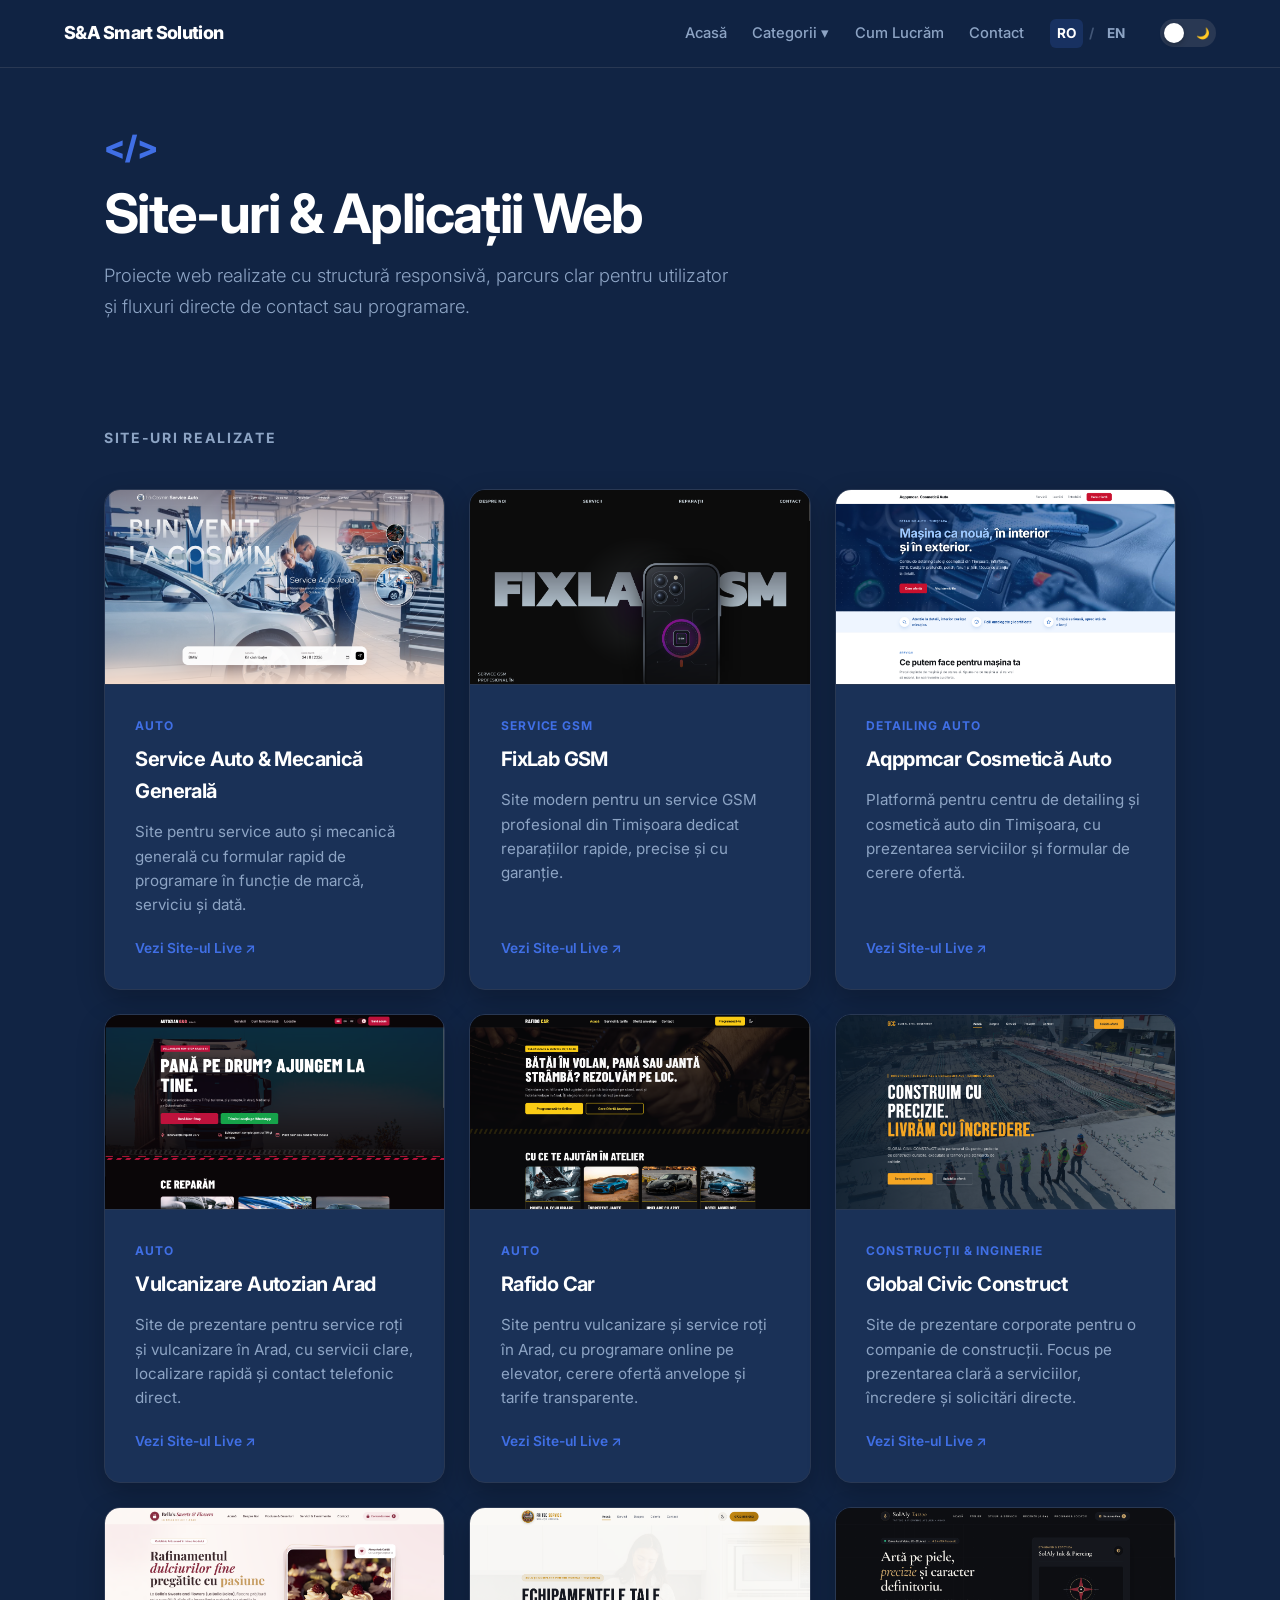
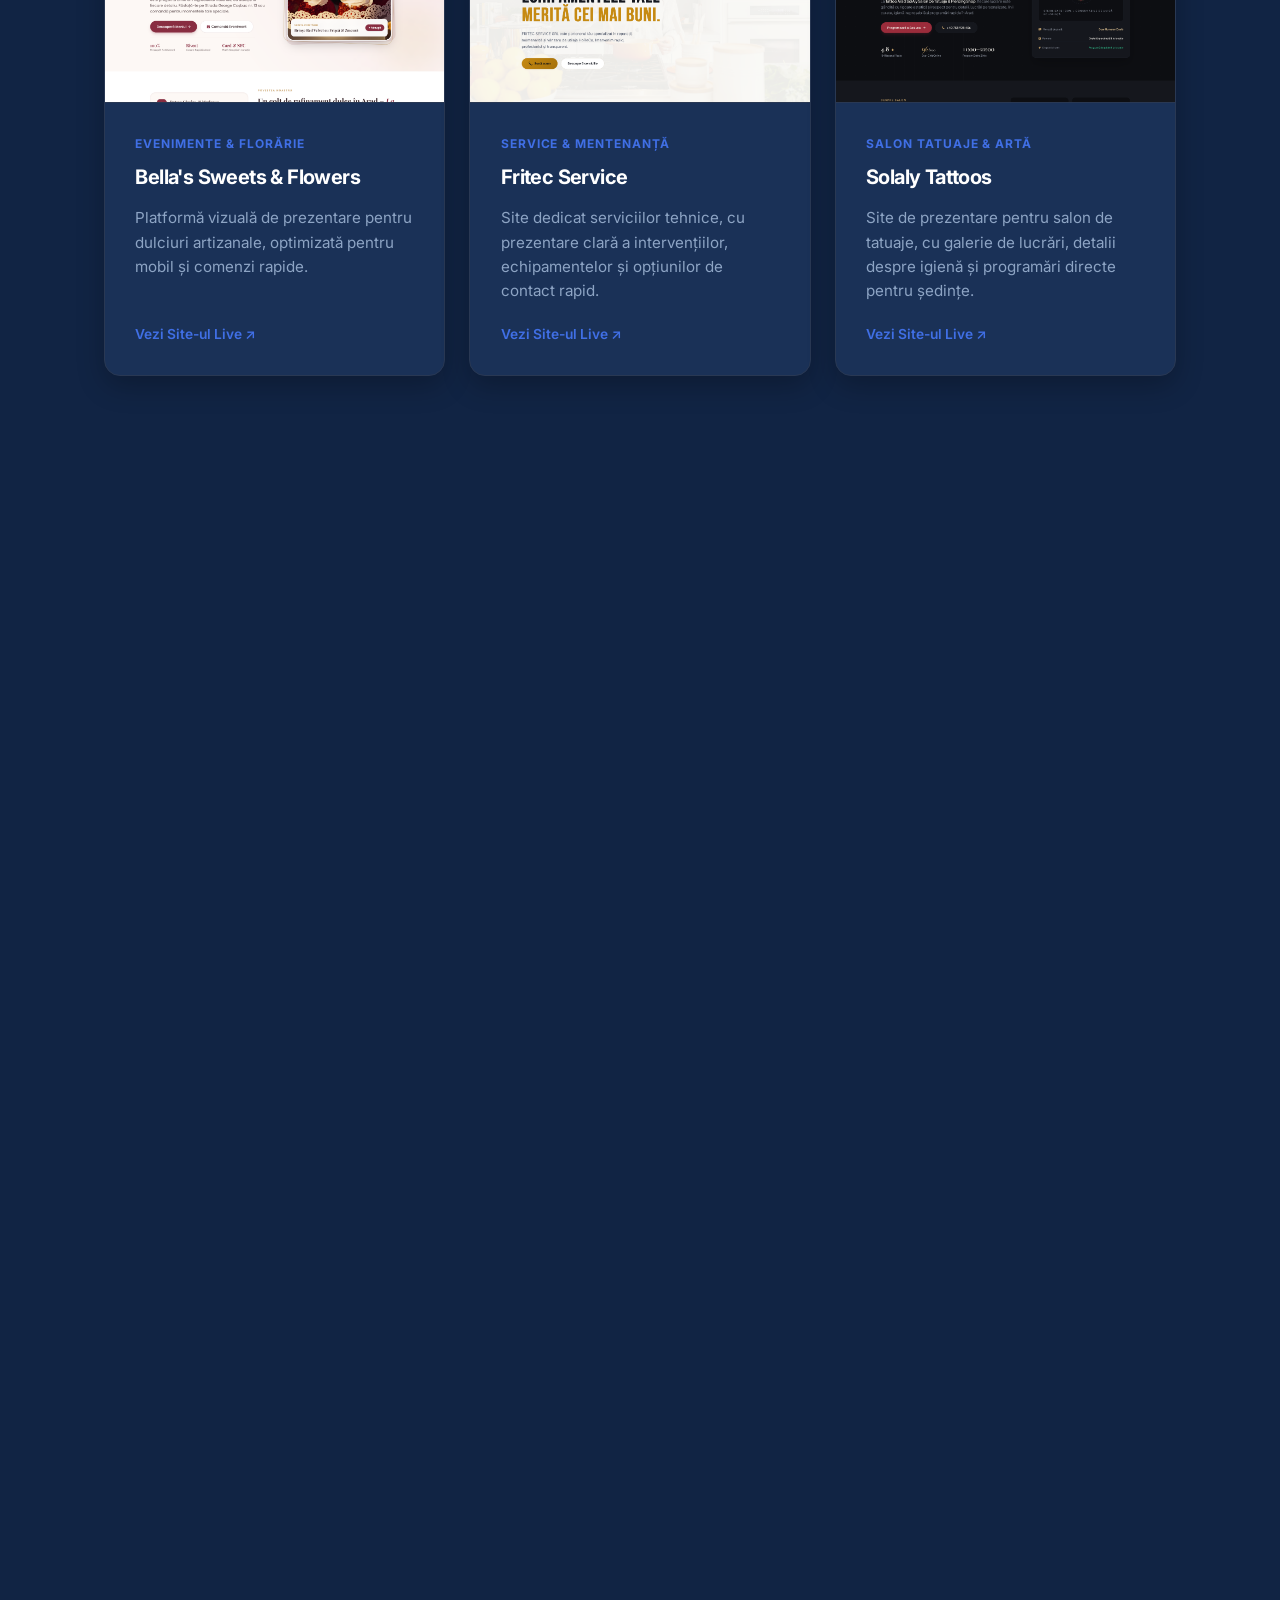
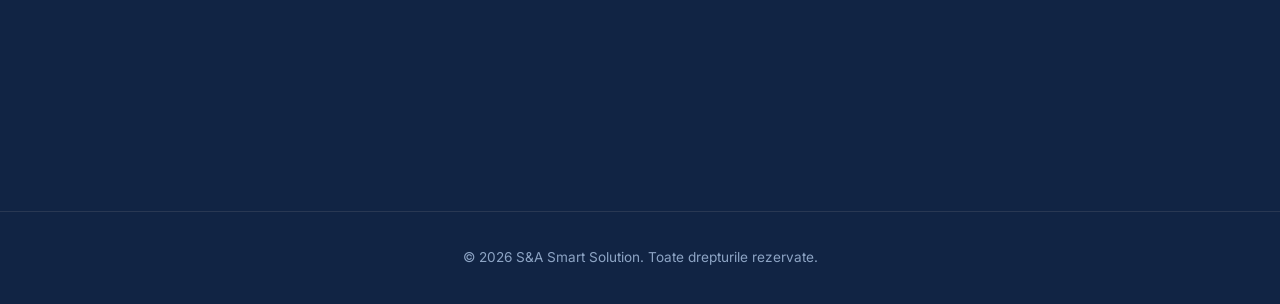
==== commit 2f21ea00: "version 2.2" ====
--- a/html/websites.html
+++ b/html/websites.html
@@ -60,14 +60,16 @@
             Proiecte web realizate cu structură responsivă, parcurs clar pentru utilizator și fluxuri directe de contact
             sau programare.</p>
     </header>
-
-    <section class="work-section">
+<section class="work-section">
         <h2 class="section-title reveal" data-en="Selected Websites" data-ro="Site-uri Realizate">Site-uri Realizate
         </h2>
         <div class="grid">
             <a href="https://eclectic-smakager-3ad60f.netlify.app/" target="_blank" rel="noopener noreferrer"
                 class="project-card reveal">
-                <div class="project-image" style="background: linear-gradient(45deg, #1e3a8a, #38bdf8);"></div>
+                <div class="project-image">
+                    <img src="../media/service-auto-mecanica-generala.png" alt="Service Auto & Mecanică Generală"
+                        loading="lazy">
+                </div>
                 <div class="project-content">
                     <span class="project-tag" data-en="Automotive" data-ro="Auto">Auto</span>
                     <h3 data-en="Auto Service & Mechanics" data-ro="Service Auto & Mecanică Generală">Service Auto &
@@ -83,7 +85,9 @@
 
             <a href="https://spontaneous-queijadas-0daa4c.netlify.app/" target="_blank" rel="noopener noreferrer"
                 class="project-card reveal">
-                <div class="project-image" style="background: linear-gradient(45deg, #312e81, #a855f7);"></div>
+                <div class="project-image">
+                    <img src="../media/fixlab-gsm.png" alt="FixLab GSM" loading="lazy">
+                </div>
                 <div class="project-content">
                     <span class="project-tag" data-en="GSM & Tech Repair" data-ro="Service GSM">Service GSM</span>
                     <h3 data-en="FixLab GSM" data-ro="FixLab GSM">FixLab GSM</h3>
@@ -98,7 +102,9 @@
 
             <a href="https://harmonious-meringue-5d5261.netlify.app/" target="_blank" rel="noopener noreferrer"
                 class="project-card reveal">
-                <div class="project-image" style="background: linear-gradient(45deg, #065f46, #34d399);"></div>
+                <div class="project-image">
+                    <img src="../media/aqppmcar-cosmetics.png" alt="Aqppmcar Cosmetică Auto" loading="lazy">
+                </div>
                 <div class="project-content">
                     <span class="project-tag" data-en="Auto Detailing" data-ro="Detailing Auto">Detailing Auto</span>
                     <h3 data-en="Aqppmcar Cosmetică Auto" data-ro="Aqppmcar Cosmetică Auto">Aqppmcar Cosmetică Auto</h3>
@@ -113,7 +119,9 @@
 
             <a href="https://gaftonadelin-spec.github.io/Vulcanizare-autozian-arad/" target="_blank"
                 rel="noopener noreferrer" class="project-card reveal">
-                <div class="project-image" style="background: linear-gradient(45deg, #1f2937, #f59e0b);"></div>
+                <div class="project-image">
+                    <img src="../media/vulcanizare-auto.png" alt="Vulcanizare Autozian Arad" loading="lazy">
+                </div>
                 <div class="project-content">
                     <span class="project-tag" data-en="Automotive" data-ro="Auto">Auto</span>
                     <h3 data-en="Vulcanizare Autozian Arad" data-ro="Vulcanizare Autozian Arad">Vulcanizare Autozian
@@ -129,7 +137,9 @@
 
             <a href="https://gaftonadelin-spec.github.io/Rafido-car-demo/" target="_blank" rel="noopener noreferrer"
                 class="project-card reveal">
-                <div class="project-image" style="background: linear-gradient(45deg, #121212, #facc15);"></div>
+                <div class="project-image">
+                    <img src="../media/rafido-car.png" alt="Rafido Car" loading="lazy">
+                </div>
                 <div class="project-content">
                     <span class="project-tag" data-en="Automotive" data-ro="Auto">Auto</span>
                     <h3 data-en="Rafido Car" data-ro="Rafido Car">Rafido Car</h3>
@@ -144,7 +154,9 @@
 
             <a href="https://oldserj.github.io/Site-Prezentare-GLOBAL-CIVIC-CONSTRUCT/" target="_blank"
                 rel="noopener noreferrer" class="project-card reveal">
-                <div class="project-image" style="background: linear-gradient(45deg, #1d2b64, #f8cdda);"></div>
+                <div class="project-image">
+                    <img src="../media/global-civic-construct.png" alt="Global Civic Construct" loading="lazy">
+                </div>
                 <div class="project-content">
                     <span class="project-tag" data-en="Construction & Civil Engineering"
                         data-ro="Construcții & Inginerie">Construcții & Inginerie</span>
@@ -160,7 +172,9 @@
 
             <a href="https://oldserj.github.io/Site-Prezentare-BELLAS-SWEETS-FLOWERS/" target="_blank"
                 rel="noopener noreferrer" class="project-card reveal">
-                <div class="project-image" style="background: linear-gradient(45deg, #134e5e, #71b280);"></div>
+                <div class="project-image">
+                    <img src="../media/bellas-sweets-and-flowers.png" alt="Bella's Sweets & Flowers" loading="lazy">
+                </div>
                 <div class="project-content">
                     <span class="project-tag" data-en="Events & Floral Design"
                         data-ro="Evenimente & Florărie">Evenimente & Florărie</span>
@@ -177,7 +191,9 @@
 
             <a href="https://oldserj.github.io/Site-Prezentare-FRITEC-SERVICE/" target="_blank"
                 rel="noopener noreferrer" class="project-card reveal">
-                <div class="project-image" style="background: linear-gradient(45deg, #2c3e50, #4ca1af);"></div>
+                <div class="project-image">
+                    <img src="../media/fritec-service.png" alt="Fritec Service" loading="lazy">
+                </div>
                 <div class="project-content">
                     <span class="project-tag" data-en="Technical Services" data-ro="Service & Mentenanță">Service &
                         Mentenanță</span>
@@ -193,7 +209,9 @@
 
             <a href="https://oldserj.github.io/Site-Prezentare-SOLALY-TATOOS/" target="_blank" rel="noopener noreferrer"
                 class="project-card reveal">
-                <div class="project-image" style="background: linear-gradient(45deg, #0f172a, #9333ea);"></div>
+                <div class="project-image">
+                    <img src="../media/solaly-tattoos.png" alt="Solaly Tattoos" loading="lazy">
+                </div>
                 <div class="project-content">
                     <span class="project-tag" data-en="Tattoo Studio & Art" data-ro="Salon Tatuaje & Artă">Salon Tatuaje
                         & Artă</span>
@@ -209,7 +227,9 @@
 
             <a href="https://oldserj.github.io/Site-Prezentare-CABINET-STOMATOLOGIC-32/" target="_blank"
                 rel="noopener noreferrer" class="project-card reveal">
-                <div class="project-image" style="background: linear-gradient(45deg, #3a1c71, #d76d77);"></div>
+                <div class="project-image">
+                    <img src="../media/cabinet-stomatologic.png" alt="Cabinet Stomatologic" loading="lazy">
+                </div>
                 <div class="project-content">
                     <span class="project-tag" data-en="Medical" data-ro="Medical">Medical</span>
                     <h3 data-en="Cabinet Stomatologic" data-ro="Cabinet Stomatologic">Cabinet Stomatologic</h3>
--- a/style.css
+++ b/style.css
@@ -72,8 +72,6 @@
     cursor: pointer;
 }
 
-/* Navbar */
-
 .navbar {
     position: fixed;
     top: 0;
@@ -113,7 +111,7 @@
     gap: 1.6rem;
 }
 
-.nav-links>a,
+.nav-links > a,
 .dropdown-toggle {
     font-family: inherit;
     font-size: 0.92rem;
@@ -126,13 +124,11 @@
     transition: color 0.25s ease;
 }
 
-.nav-links>a:hover,
+.nav-links > a:hover,
 .dropdown-toggle:hover {
     color: var(--text);
 }
 
-/* Desktop & Mobile Dropdown */
-
 .nav-dropdown {
     position: relative;
 }
@@ -147,11 +143,7 @@
 }
 
 @media (min-width: 901px) {
-
-    .nav-dropdown:hover .dropdown-menu,
-    .nav-dropdown:focus-within .dropdown-menu {
-        display: flex;
-        flex-direction: column;
+    .dropdown-menu.open {
         position: absolute;
         top: calc(100% + 0.5rem);
         left: 0;
@@ -164,7 +156,7 @@
         z-index: 1100;
     }
 
-    .dropdown-menu a {
+    .dropdown-menu.open a {
         padding: 0.65rem 0.9rem;
         border-radius: 8px;
         font-size: 0.9rem;
@@ -174,13 +166,11 @@
         transition: background-color 0.2s ease, color 0.2s ease;
     }
 
-    .dropdown-menu a:hover {
+    .dropdown-menu.open a:hover {
         background-color: rgba(64, 111, 229, 0.14);
         color: var(--text);
     }
 }
-
-/* Language Switch */
 
 .lang-switch {
     display: flex;
@@ -206,8 +196,6 @@
     color: var(--text-muted);
     opacity: 0.4;
 }
-
-/* Theme Toggle */
 
 .theme-switch {
     position: relative;
@@ -253,7 +241,7 @@
     background-color: #112444;
 }
 
-input:checked+.slider::before {
+input:checked + .slider::before {
     transform: translateX(28px);
 }
 
@@ -263,8 +251,6 @@
     user-select: none;
     z-index: 1;
 }
-
-/* Hamburger Button */
 
 .hamburger {
     display: none;
@@ -307,8 +293,6 @@
     transform: translateY(-7px) rotate(-45deg);
 }
 
-/* Hero & Page Headers */
-
 .hero,
 .page-header,
 .products-section,
@@ -373,8 +357,6 @@
     line-height: 1.7;
 }
 
-/* Sections & Grids */
-
 .products-section,
 .work-section,
 .workflow-section {
@@ -396,8 +378,6 @@
     grid-template-columns: repeat(auto-fit, minmax(min(100%, 300px), 1fr));
     gap: 1.5rem;
 }
-
-/* Product Cards (Homepage) */
 
 .product-card {
     background-color: var(--bg-elevated);
@@ -449,8 +429,6 @@
     transform: translateX(4px);
 }
 
-/* Project Cards (Subpages) */
-
 .project-card {
     background-color: var(--bg-elevated);
     border: 1px solid var(--border);
@@ -473,11 +451,23 @@
 .project-image {
     width: 100%;
     height: 195px;
-    transition: opacity 0.3s ease;
-}
-
-.project-card:hover .project-image {
-    opacity: 0.88;
+    overflow: hidden;
+    background-color: #0b172c;
+    border-bottom: 1px solid var(--border);
+}
+
+.project-image img {
+    width: 100%;
+    height: 100%;
+    object-fit: cover;
+    object-position: top center;
+    display: block;
+    transition: transform 0.35s ease, opacity 0.3s ease;
+}
+
+.project-card:hover .project-image img {
+    transform: scale(1.04);
+    opacity: 0.92;
 }
 
 .project-content {
@@ -520,8 +510,6 @@
     transform: translateX(4px);
 }
 
-/* Workflow Cards */
-
 .workflow-card {
     background-color: var(--bg-elevated);
     border: 1px solid var(--border);
@@ -576,8 +564,6 @@
     color: var(--text);
 }
 
-/* About & Terms */
-
 .about-section {
     padding-top: 5.5rem;
     padding-bottom: 4.5rem;
@@ -638,8 +624,6 @@
 .terms-box strong {
     color: var(--text);
 }
-
-/* Contact & Footer */
 
 .contact-section {
     padding-top: 6rem;
@@ -726,8 +710,6 @@
     border-top: 1px solid var(--border);
 }
 
-/* Scroll Reveal */
-
 .reveal {
     opacity: 0;
     transform: translateY(20px);
@@ -738,8 +720,6 @@
     opacity: 1;
     transform: translateY(0);
 }
-
-/* Mobile Layout */
 
 @media (max-width: 900px) {
     .hamburger {
@@ -781,7 +761,7 @@
         transform: translateY(0);
     }
 
-    .nav-links>a,
+    .nav-links > a,
     .nav-links .dropdown-toggle {
         display: flex;
         align-items: center;
@@ -795,7 +775,7 @@
         border-bottom: 1px solid var(--border);
     }
 
-    .dropdown-menu {
+    .dropdown-menu.open {
         margin: 0.5rem 0 0.75rem 0;
         padding: 0.25rem 1rem;
         border-radius: 12px;
@@ -803,7 +783,7 @@
         border: 1px solid var(--border);
     }
 
-    .dropdown-menu a {
+    .dropdown-menu.open a {
         display: flex;
         align-items: center;
         min-height: 46px;
@@ -815,7 +795,7 @@
         border-bottom: 1px solid var(--border);
     }
 
-    .dropdown-menu a:last-child {
+    .dropdown-menu.open a:last-child {
         border-bottom: none;
     }
 
@@ -899,7 +879,7 @@
         height: 16px;
     }
 
-    input:checked+.slider::before {
+    input:checked + .slider::before {
         transform: translateX(24px);
     }
 
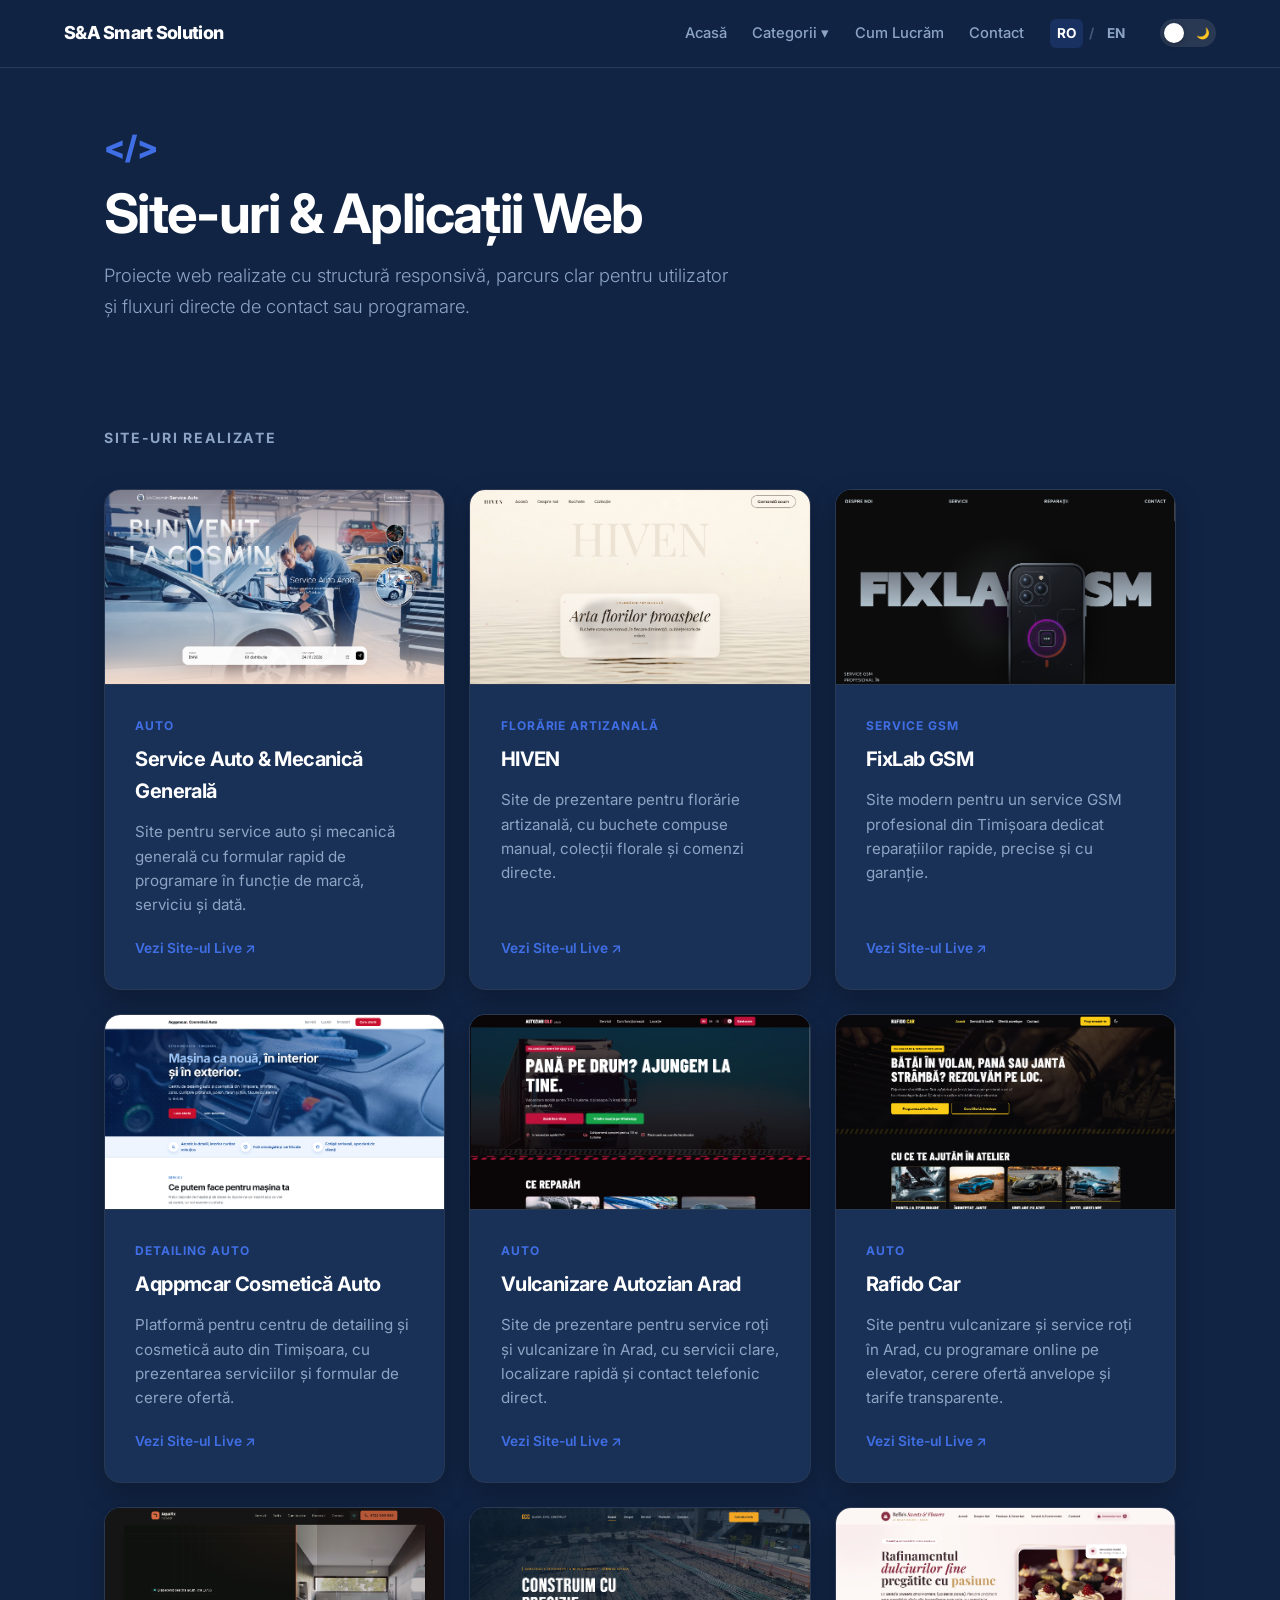
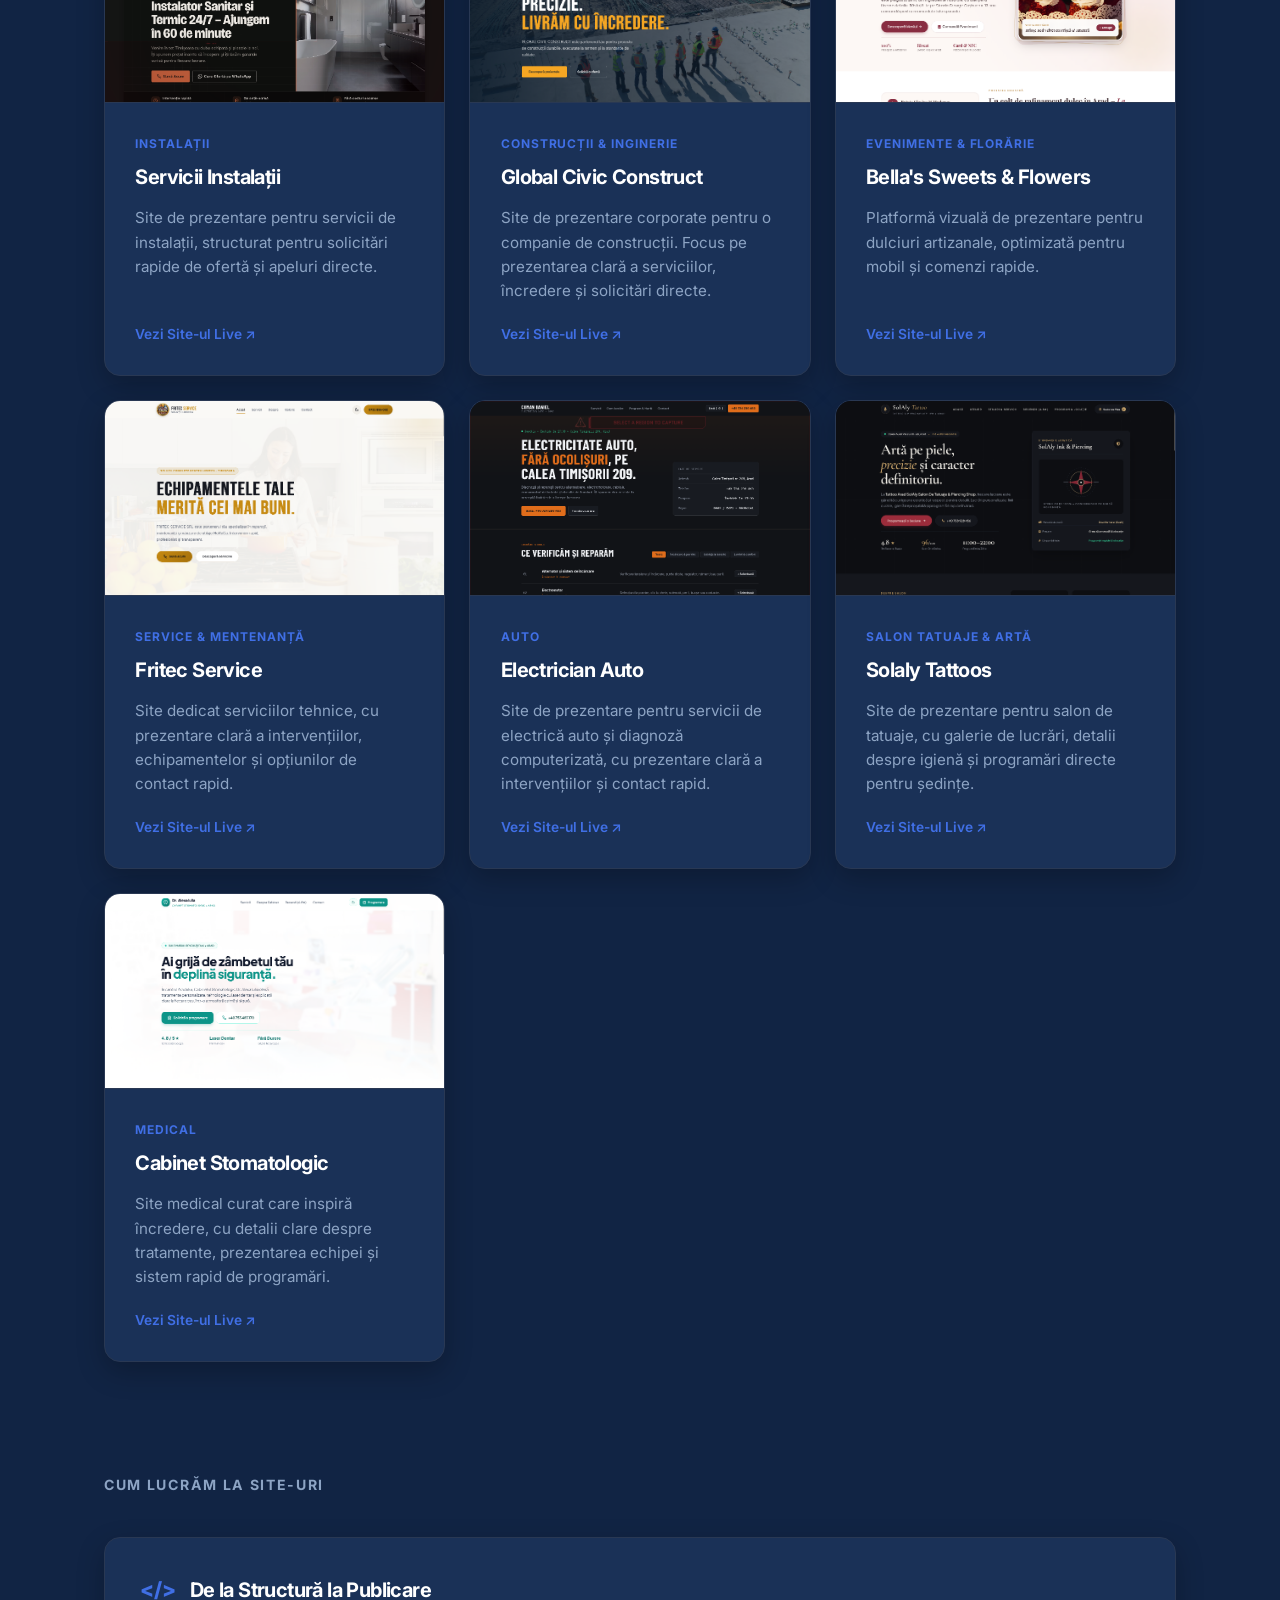
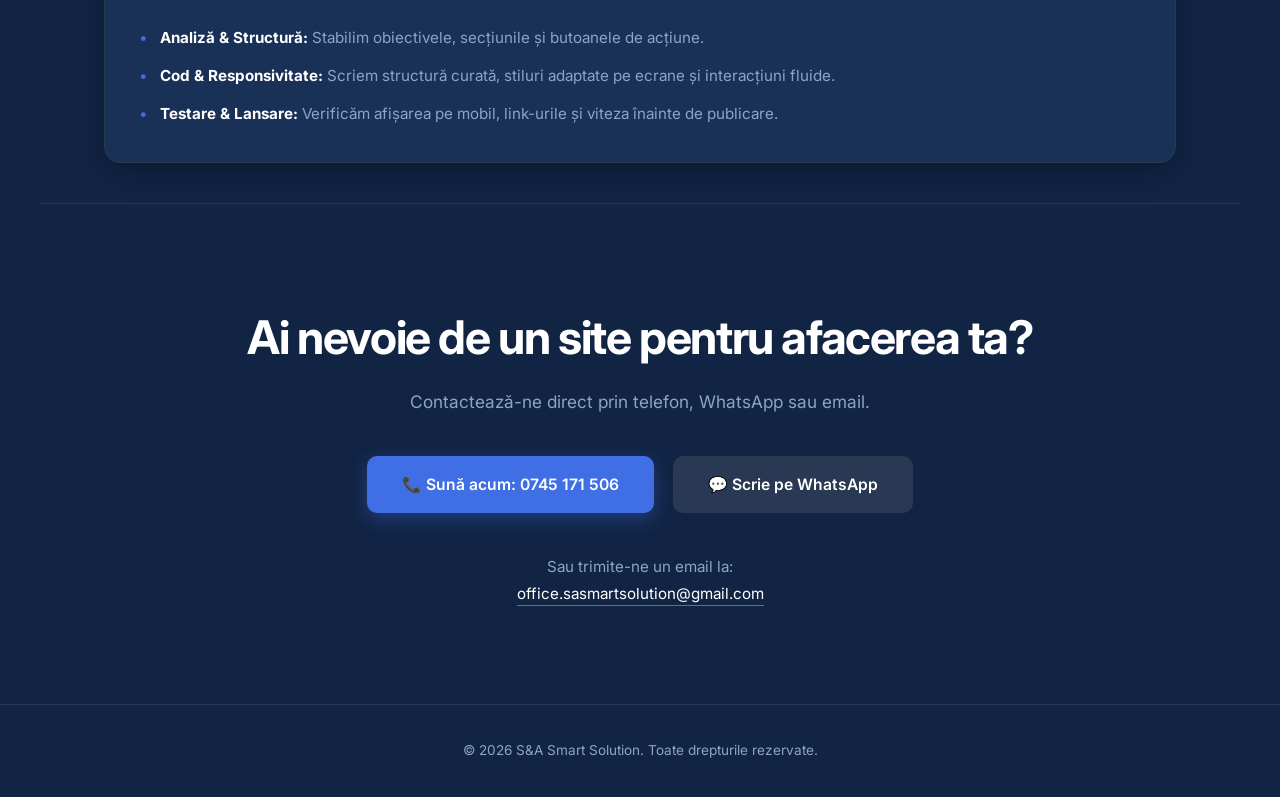
==== commit f93ab700: "added more preview sites" ====
--- a/html/websites.html
+++ b/html/websites.html
@@ -83,6 +83,24 @@
                 </div>
             </a>
 
+            <a href="https://starlit-yeot-b81ae4.netlify.app/" target="_blank" rel="noopener noreferrer"
+                class="project-card reveal">
+                <div class="project-image">
+                    <img src="../media/hiven.png" alt="HIVEN Florărie Artizanală" loading="lazy">
+                </div>
+                <div class="project-content">
+                    <span class="project-tag" data-en="Artisan Florist" data-ro="Florărie Artizanală">Florărie
+                        Artizanală</span>
+                    <h3 data-en="HIVEN" data-ro="HIVEN">HIVEN</h3>
+                    <p data-en="Artisan florist presentation website showcasing hand-crafted bouquets, curated floral collections, and direct online orders."
+                        data-ro="Site de prezentare pentru florărie artizanală, cu buchete compuse manual, colecții florale și comenzi directe.">
+                        Site de prezentare pentru florărie artizanală, cu buchete compuse manual, colecții florale și
+                        comenzi directe.</p>
+                    <span class="project-link" data-en="View Live Site ↗" data-ro="Vezi Site-ul Live ↗">Vezi Site-ul
+                        Live ↗</span>
+                </div>
+            </a>
+
             <a href="https://spontaneous-queijadas-0daa4c.netlify.app/" target="_blank" rel="noopener noreferrer"
                 class="project-card reveal">
                 <div class="project-image">
@@ -147,6 +165,23 @@
                         data-ro="Site pentru vulcanizare și service roți în Arad, cu programare online pe elevator, cerere ofertă anvelope și tarife transparente.">
                         Site pentru vulcanizare și service roți în Arad, cu programare online pe elevator, cerere ofertă
                         anvelope și tarife transparente.</p>
+                    <span class="project-link" data-en="View Live Site ↗" data-ro="Vezi Site-ul Live ↗">Vezi Site-ul
+                        Live ↗</span>
+                </div>
+            </a>
+
+            <a href="https://gaftonadelin-spec.github.io/demo-instalator/" target="_blank" rel="noopener noreferrer"
+                class="project-card reveal">
+                <div class="project-image">
+                    <img src="../media/demo-instalator.png" alt="Servicii Instalații" loading="lazy">
+                </div>
+                <div class="project-content">
+                    <span class="project-tag" data-en="Plumbing & Installations" data-ro="Instalații">Instalații</span>
+                    <h3 data-en="Plumbing & Heating Demo" data-ro="Servicii Instalații">Servicii Instalații</h3>
+                    <p data-en="Presentation website for plumbing and installation services, structured for quick quote requests and urgent calls."
+                        data-ro="Site de prezentare pentru servicii de instalații, structurat pentru solicitări rapide de ofertă și apeluri directe.">
+                        Site de prezentare pentru servicii de instalații, structurat pentru solicitări rapide de ofertă
+                        și apeluri directe.</p>
                     <span class="project-link" data-en="View Live Site ↗" data-ro="Vezi Site-ul Live ↗">Vezi Site-ul
                         Live ↗</span>
                 </div>
@@ -202,6 +237,23 @@
                         data-ro="Site dedicat serviciilor tehnice, cu prezentare clară a intervențiilor, echipamentelor și opțiunilor de contact rapid.">
                         Site dedicat serviciilor tehnice, cu prezentare clară a intervențiilor, echipamentelor și
                         opțiunilor de contact rapid.</p>
+                    <span class="project-link" data-en="View Live Site ↗" data-ro="Vezi Site-ul Live ↗">Vezi Site-ul
+                        Live ↗</span>
+                </div>
+            </a>
+
+            <a href="https://oldserj.github.io/Site-Prezentare-Electrician-Auto/" target="_blank"
+                rel="noopener noreferrer" class="project-card reveal">
+                <div class="project-image">
+                    <img src="../media/electrician-auto.png" alt="Electrician Auto" loading="lazy">
+                </div>
+                <div class="project-content">
+                    <span class="project-tag" data-en="Automotive" data-ro="Auto">Auto</span>
+                    <h3 data-en="Auto Electrician & Diagnostics" data-ro="Electrician Auto">Electrician Auto</h3>
+                    <p data-en="Automotive electrical repair and computer diagnostics presentation website with clear service coverage and direct appointment contact."
+                        data-ro="Site de prezentare pentru servicii de electrică auto și diagnoză computerizată, cu prezentare clară a intervențiilor și contact rapid.">
+                        Site de prezentare pentru servicii de electrică auto și diagnoză computerizată, cu prezentare
+                        clară a intervențiilor și contact rapid.</p>
                     <span class="project-link" data-en="View Live Site ↗" data-ro="Vezi Site-ul Live ↗">Vezi Site-ul
                         Live ↗</span>
                 </div>
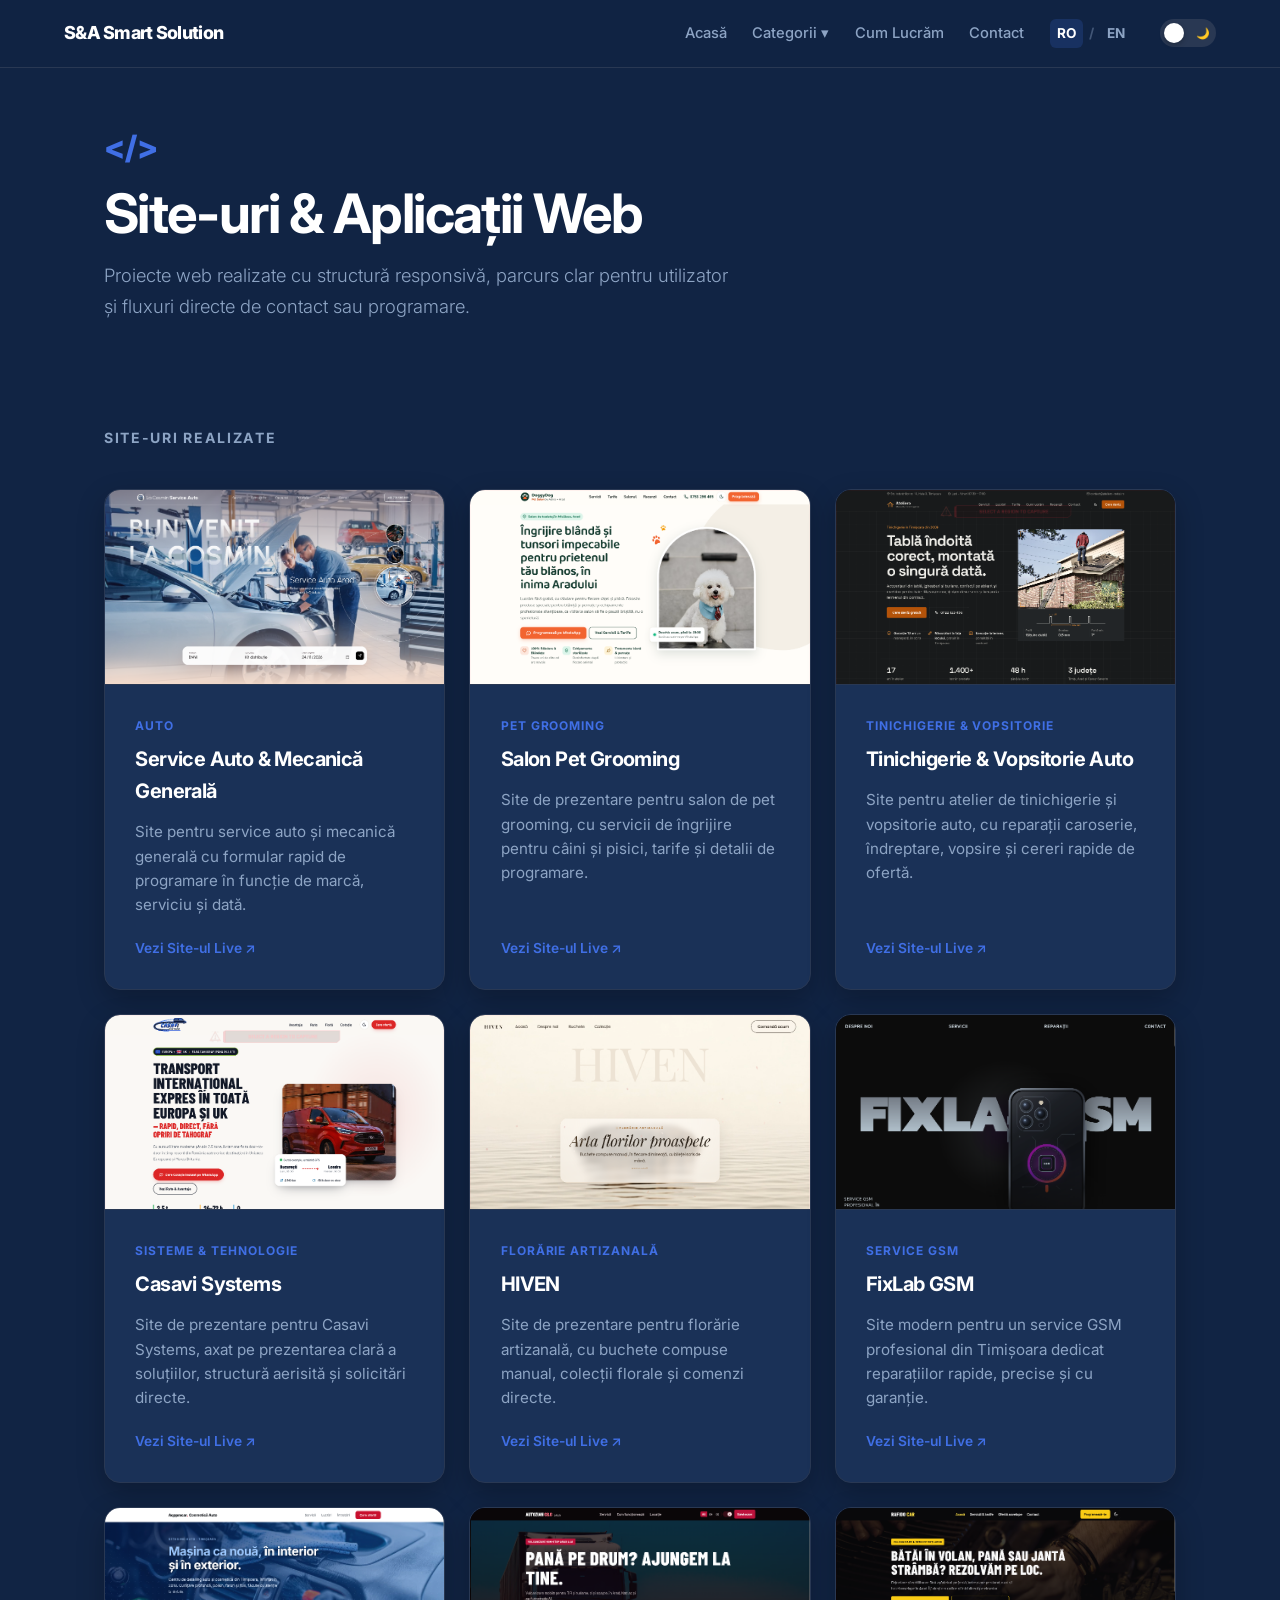
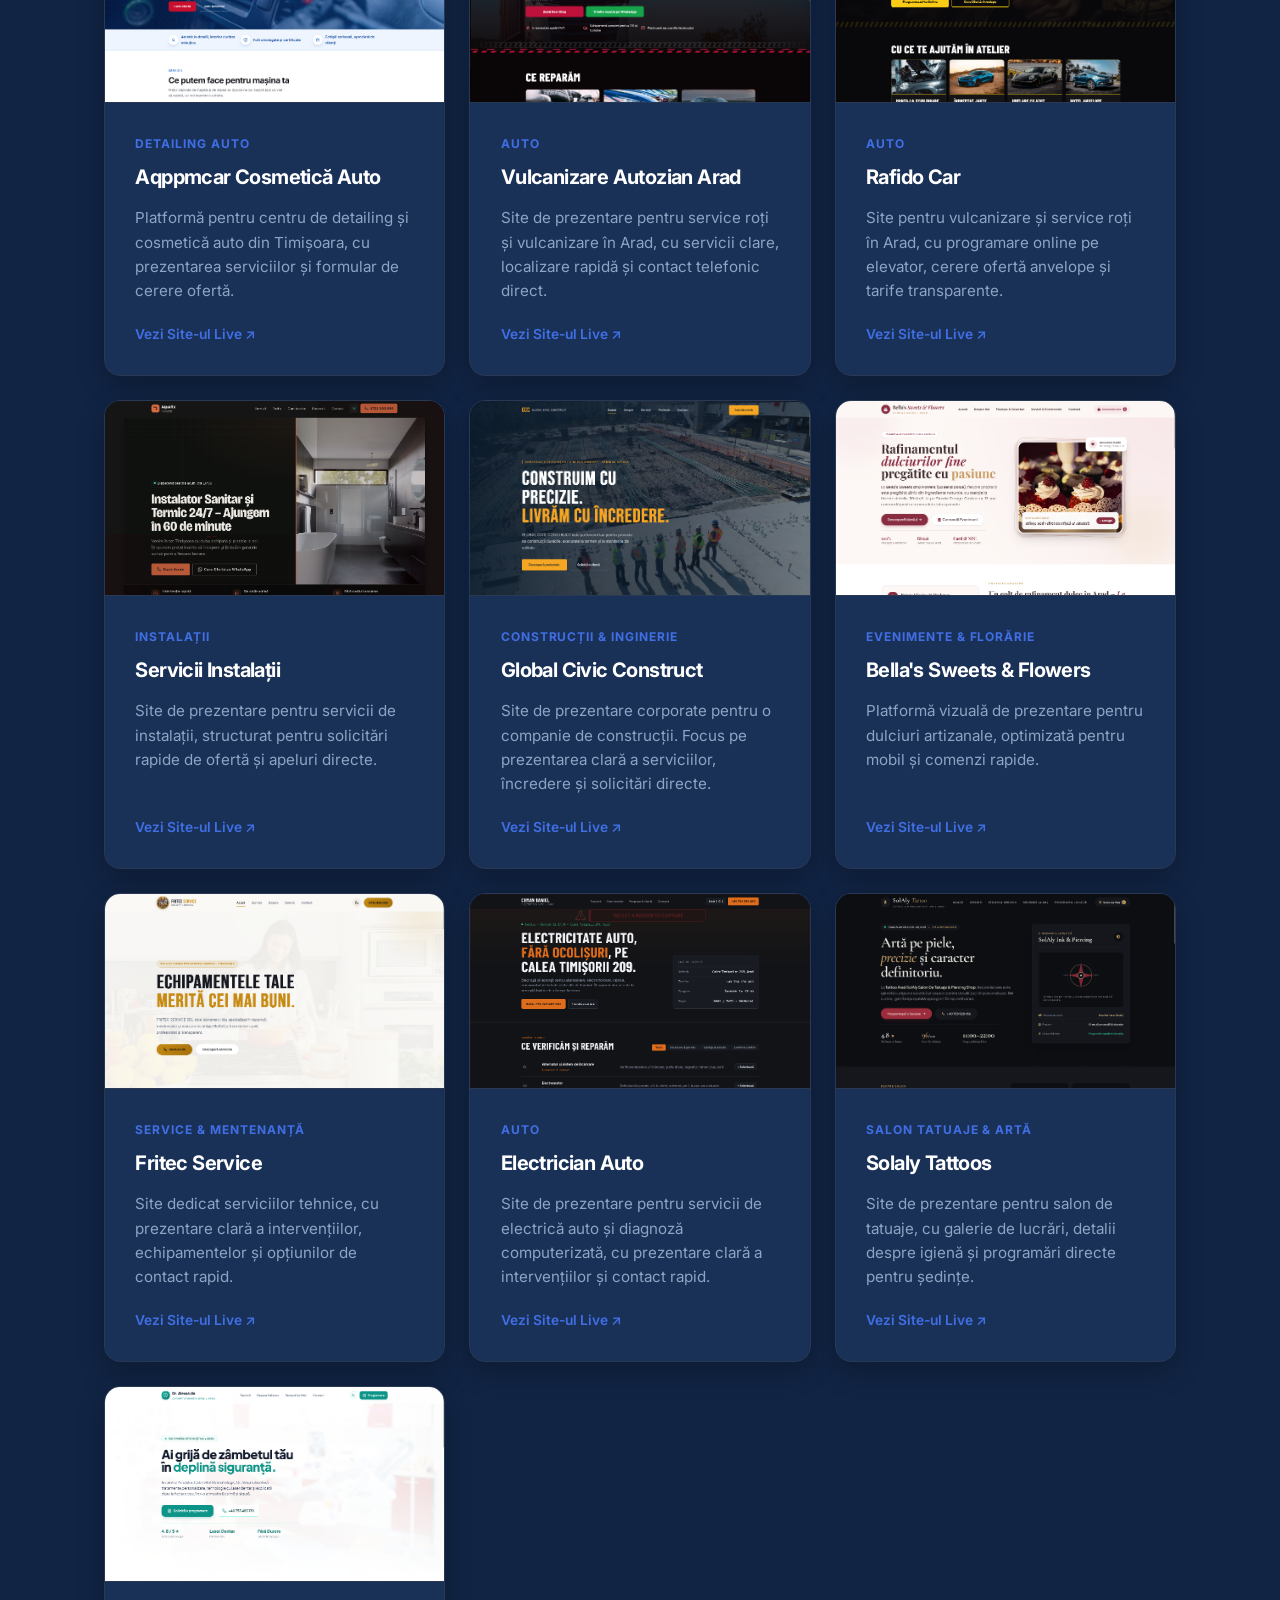
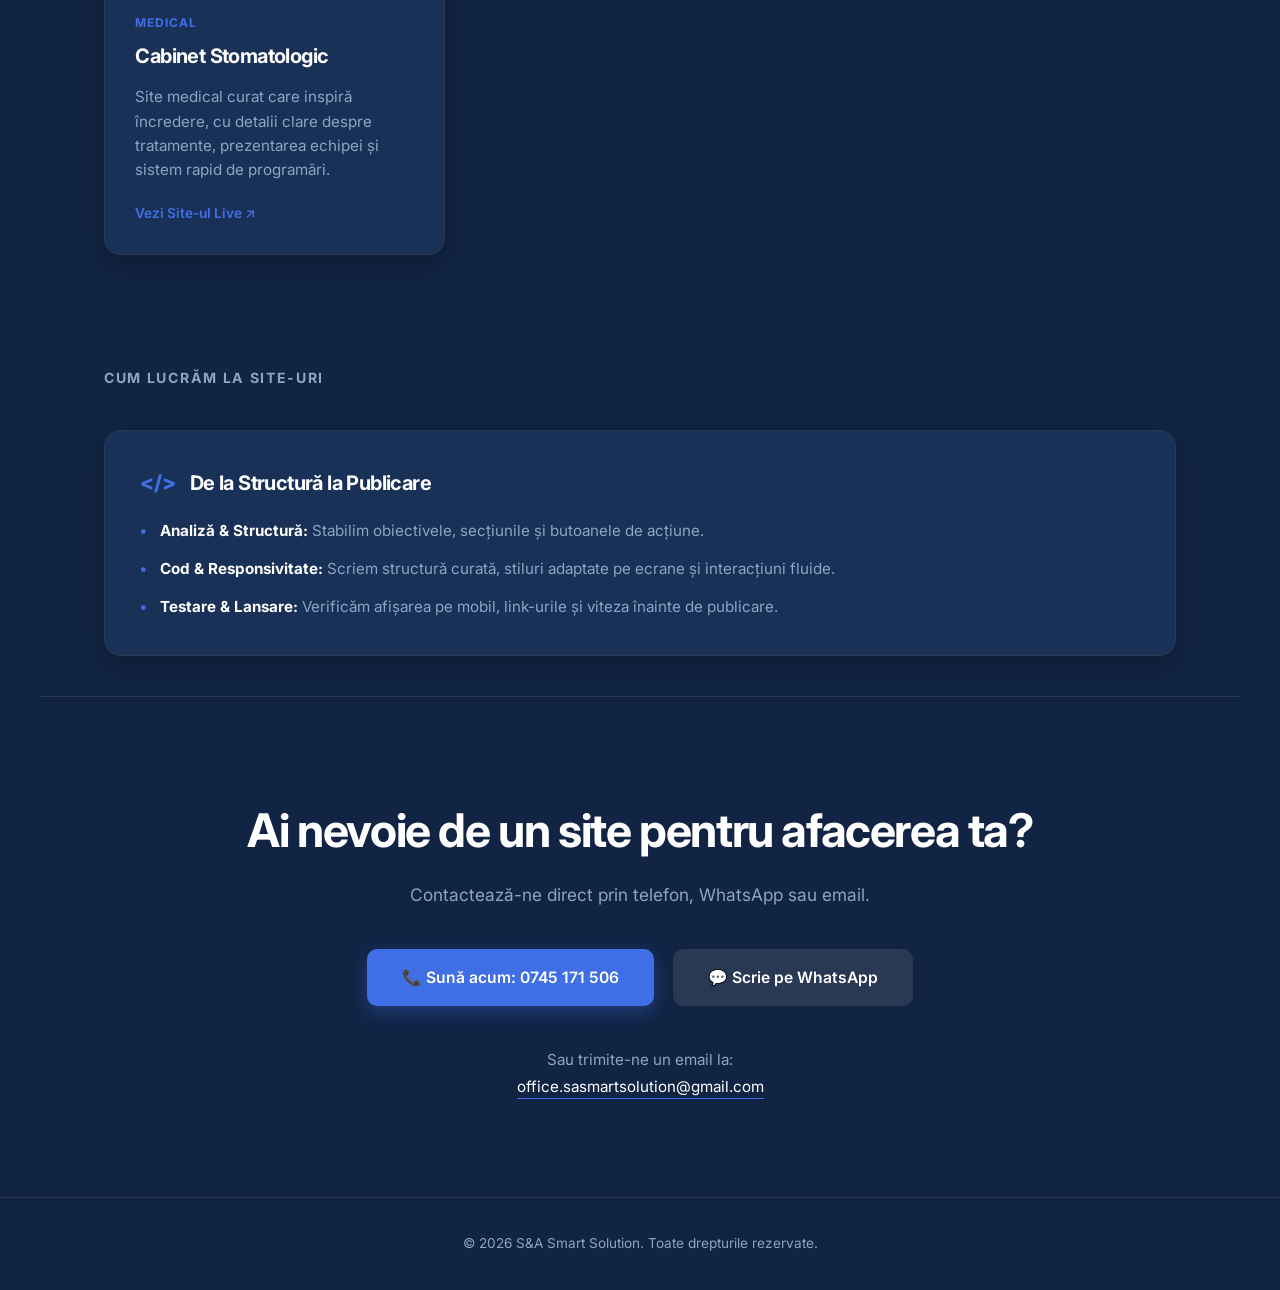
==== commit 06438823: "added more sites to the list" ====
--- a/html/websites.html
+++ b/html/websites.html
@@ -83,7 +83,61 @@
                 </div>
             </a>
 
-            <a href="https://starlit-yeot-b81ae4.netlify.app/" target="_blank" rel="noopener noreferrer"
+            <a href="https://gaftonadelin-spec.github.io/Petgrooming-saloon-demo/" target="_blank"
+                rel="noopener noreferrer" class="project-card reveal">
+                <div class="project-image">
+                    <img src="../media/petgrooming-saloon.png" alt="Salon Pet Grooming" loading="lazy">
+                </div>
+                <div class="project-content">
+                    <span class="project-tag" data-en="Pet Grooming" data-ro="Pet Grooming">Pet Grooming</span>
+                    <h3 data-en="Pet Grooming Salon" data-ro="Salon Pet Grooming">Salon Pet Grooming</h3>
+                    <p data-en="Pet grooming salon presentation site highlighting care services for dogs and cats, clear pricing, and booking details."
+                        data-ro="Site de prezentare pentru salon de pet grooming, cu servicii de îngrijire pentru câini și pisici, tarife și detalii de programare.">
+                        Site de prezentare pentru salon de pet grooming, cu servicii de îngrijire pentru câini și pisici,
+                        tarife și detalii de programare.</p>
+                    <span class="project-link" data-en="View Live Site ↗" data-ro="Vezi Site-ul Live ↗">Vezi Site-ul
+                        Live ↗</span>
+                </div>
+            </a>
+
+            <a href="https://gaftonadelin-spec.github.io/demo-tinichigerie/" target="_blank" rel="noopener noreferrer"
+                class="project-card reveal">
+                <div class="project-image">
+                    <img src="../media/demo-tinichigerie.png" alt="Tinichigerie & Vopsitorie Auto" loading="lazy">
+                </div>
+                <div class="project-content">
+                    <span class="project-tag" data-en="Bodywork & Paint" data-ro="Tinichigerie & Vopsitorie">Tinichigerie
+                        & Vopsitorie</span>
+                    <h3 data-en="Auto Bodywork & Paint Shop" data-ro="Tinichigerie & Vopsitorie Auto">Tinichigerie &
+                        Vopsitorie Auto</h3>
+                    <p data-en="Auto bodywork and paint workshop site covering dent repair, frame straightening, painting, and direct quote requests."
+                        data-ro="Site pentru atelier de tinichigerie și vopsitorie auto, cu reparații caroserie, îndreptare, vopsire și cereri rapide de ofertă.">
+                        Site pentru atelier de tinichigerie și vopsitorie auto, cu reparații caroserie, îndreptare,
+                        vopsire și cereri rapide de ofertă.</p>
+                    <span class="project-link" data-en="View Live Site ↗" data-ro="Vezi Site-ul Live ↗">Vezi Site-ul
+                        Live ↗</span>
+                </div>
+            </a>
+
+            <a href="https://gaftonadelin-spec.github.io/Casavi-systems-demo/" target="_blank" rel="noopener noreferrer"
+                class="project-card reveal">
+                <div class="project-image">
+                    <img src="../media/casavi-systems.png" alt="Casavi Systems" loading="lazy">
+                </div>
+                <div class="project-content">
+                    <span class="project-tag" data-en="Systems & Tech" data-ro="Sisteme & Tehnologie">Sisteme &
+                        Tehnologie</span>
+                    <h3 data-en="Casavi Systems" data-ro="Casavi Systems">Casavi Systems</h3>
+                    <p data-en="Presentation website for Casavi Systems focused on clear solution overviews, structured sections, and direct inquiries."
+                        data-ro="Site de prezentare pentru Casavi Systems, axat pe prezentarea clară a soluțiilor, structură aerisită și solicitări directe.">
+                        Site de prezentare pentru Casavi Systems, axat pe prezentarea clară a soluțiilor, structură
+                        aerisită și solicitări directe.</p>
+                    <span class="project-link" data-en="View Live Site ↗" data-ro="Vezi Site-ul Live ↗">Vezi Site-ul
+                        Live ↗</span>
+                </div>
+            </a>
+
+            <a href="https://shimmering-frangipane-e28810.netlify.app" target="_blank" rel="noopener noreferrer"
                 class="project-card reveal">
                 <div class="project-image">
                     <img src="../media/hiven.png" alt="HIVEN Florărie Artizanală" loading="lazy">
